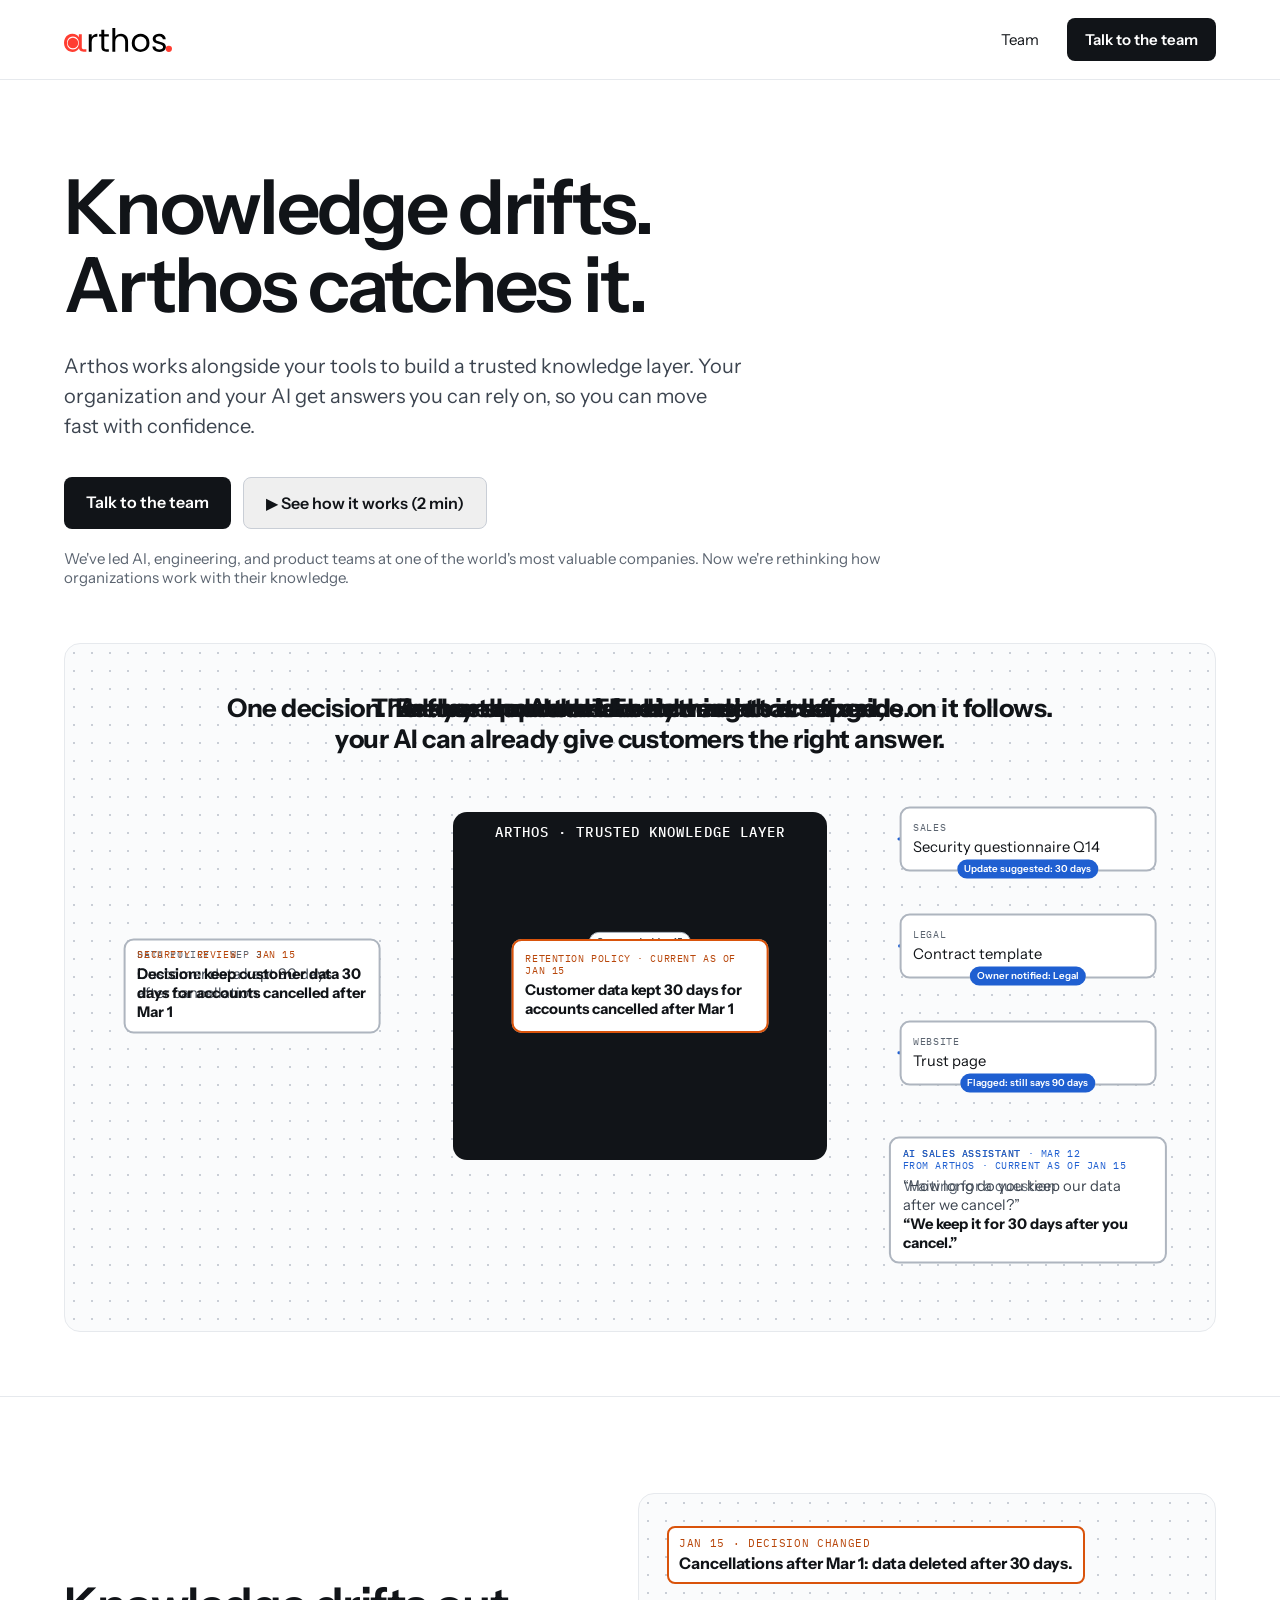
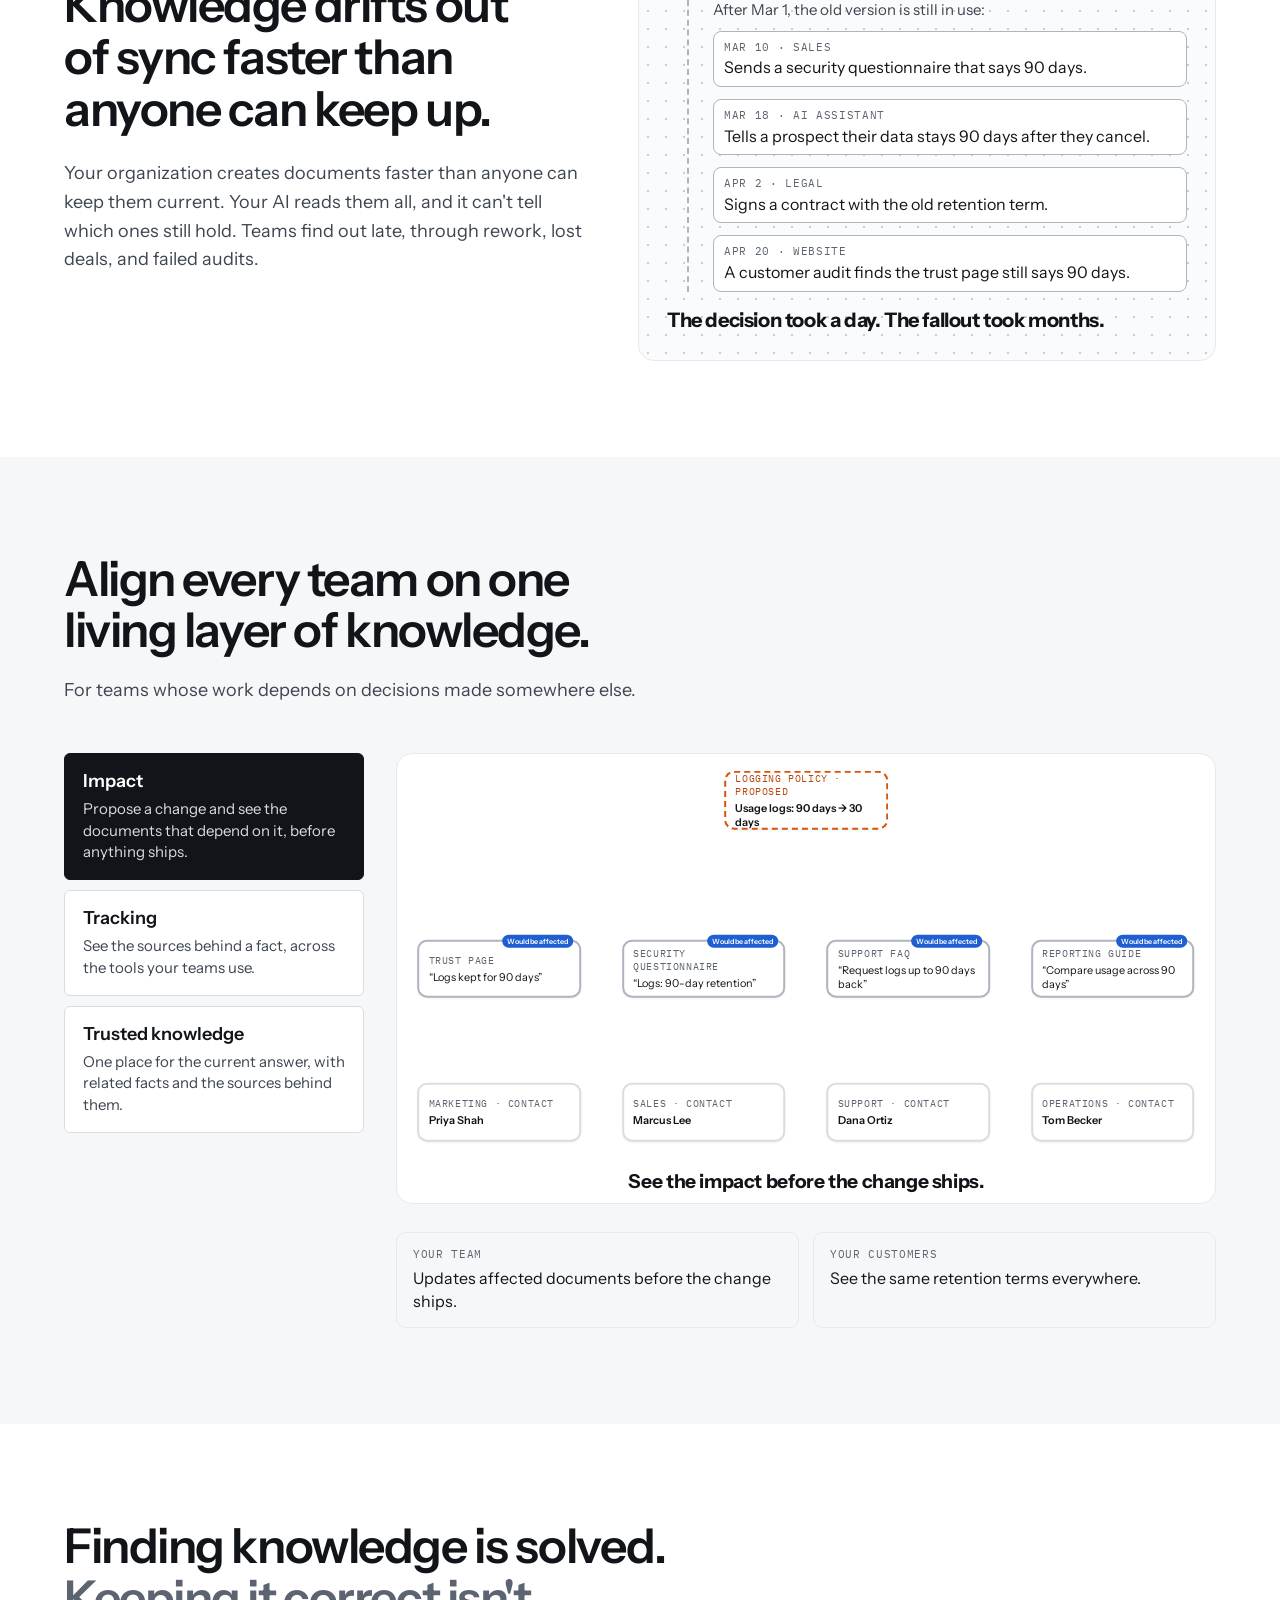
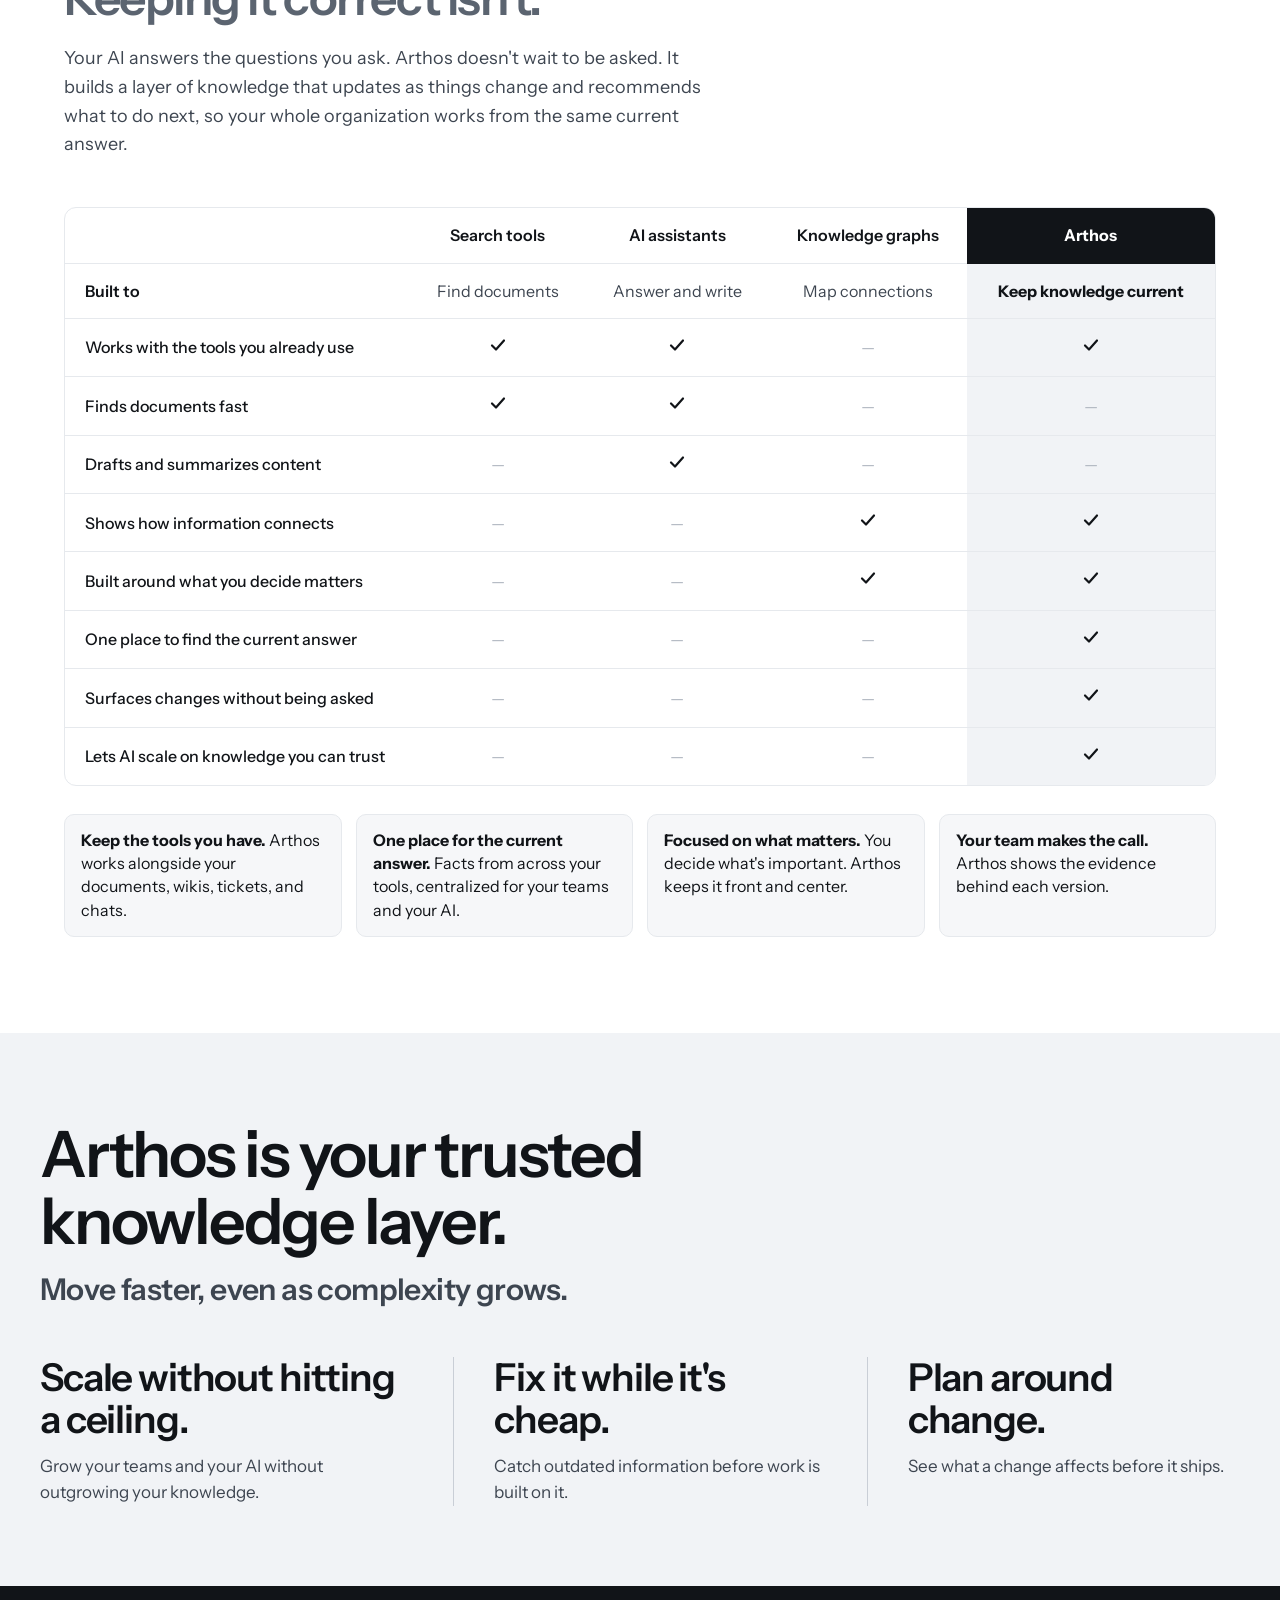
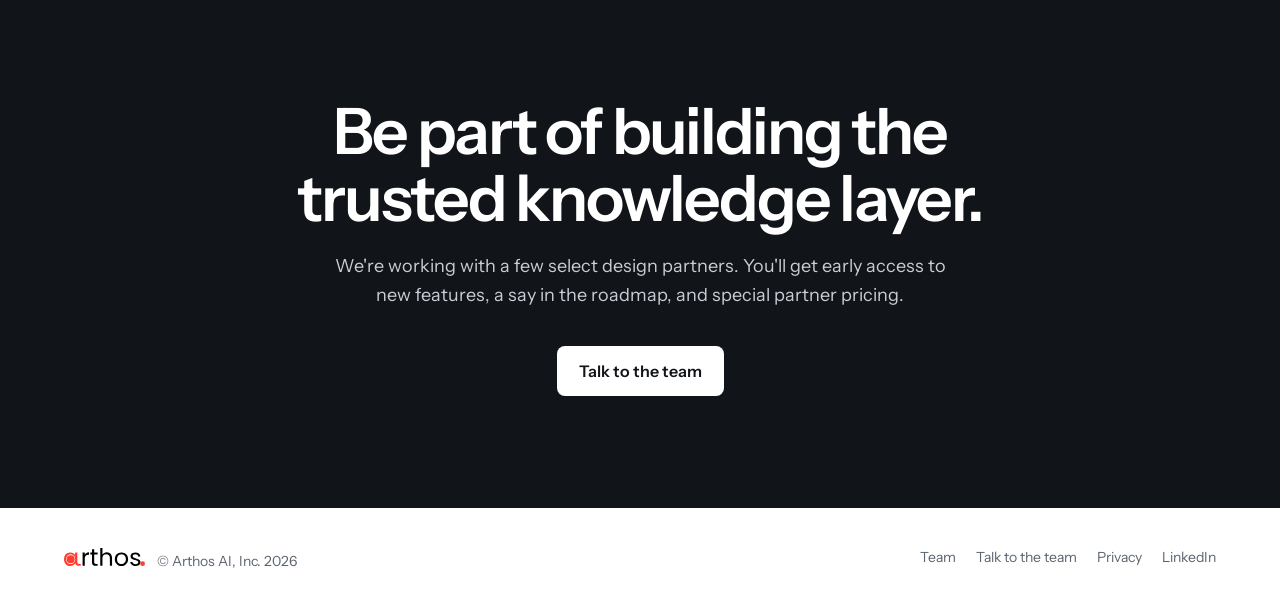
==== index.html @ 22ca2b5d "Replace hero "See how it works" link with a pop-up explainer video The homepage hero button now open" ====
<!DOCTYPE html>
<html lang="en">
<head>
    <meta charset="UTF-8">
    <meta name="viewport" content="width=device-width, initial-scale=1.0">

    <title>Arthos AI | Knowledge drifts. Arthos catches it.</title>
    <meta name="description" content="Arthos works alongside your tools to build a trusted knowledge layer. Your organization and your AI get answers you can rely on, so you can move fast with confidence.">

    <!-- Open Graph Meta Tags -->
    <meta property="og:title" content="Arthos AI | Knowledge drifts. Arthos catches it.">
    <meta property="og:description" content="Arthos works alongside your tools to build a trusted knowledge layer. Your organization and your AI get answers you can rely on, so you can move fast with confidence.">
    <meta name="image" property="og:image" content="https://arthos.ai/assets/og.png">
    <meta property="og:image:width" content="1200">
    <meta property="og:image:height" content="630">
    <meta property="og:image:type" content="image/png">
    <meta property="og:image:alt" content="Arthos AI Logo">
    <meta property="og:url" content="https://arthos.ai/">
    <meta property="og:type" content="website">
    <meta property="og:site_name" content="Arthos AI">

    <!-- Twitter Card Meta Tags -->
    <meta name="twitter:card" content="summary_large_image">
    <meta name="twitter:title" content="Arthos AI | Knowledge drifts. Arthos catches it.">
    <meta name="twitter:description" content="Arthos works alongside your tools to build a trusted knowledge layer. Your organization and your AI get answers you can rely on, so you can move fast with confidence.">
    <meta name="twitter:image" content="https://arthos.ai/assets/og.png">

    <!-- Favicon -->
    <link rel="icon" type="image/svg+xml" href="/assets/favicon.svg">
    <link rel="icon" type="image/x-icon" href="/assets/favicon.ico">

    <!-- Preconnect for Google Fonts -->
    <link rel="preconnect" href="https://fonts.googleapis.com">
    <link rel="preconnect" href="https://fonts.gstatic.com" crossorigin>
    <link href="https://fonts.googleapis.com/css2?family=Instrument+Sans:wght@400;500;600;700&family=IBM+Plex+Mono:wght@400;500&display=swap" rel="stylesheet">
<style>
  :root {
    --ink: #111418;
    --body-text: #3D4550;
    --muted: #5B6470;
    --faint: #AEB5BF;
    --border: #E6E9ED;
    --border-strong: #AEB5BF;
    --bg: #FFFFFF;
    --bg-light: #F6F7F9;
    --bg-lighter: #F1F3F6;
    --changed: #D9530B;
    --changed-text: #B8460A;
    --acted: #1F5FD1;
  }

  * { box-sizing: border-box; }

  body {
    margin: 0;
    background: var(--bg);
    color: var(--ink);
    font-family: 'Instrument Sans', system-ui, sans-serif;
    -webkit-font-smoothing: antialiased;
  }

  a { color: var(--ink); text-decoration: none; }
  a:hover { color: var(--acted); }

  .wrap { max-width: 1200px; margin: 0 auto; padding: 0 24px; }
  .mono { font-family: 'IBM Plex Mono', monospace; }

  .dots {
    background-color: #FAFBFC;
    background-image: radial-gradient(#C9CED6 1px, transparent 1px);
    background-size: 18px 18px;
  }

  [hidden] { display: none !important; }

  /* --- nav --- */
  nav.site-nav {
    border-bottom: 1px solid var(--border);
    position: sticky;
    top: 0;
    z-index: 20;
    background: var(--bg);
  }

  .site-nav .wrap {
    display: flex;
    align-items: center;
    justify-content: space-between;
    padding: 18px 24px;
    gap: 16px;
    flex-wrap: wrap;
  }

  .nav-brand { display: inline-flex; align-items: center; }
  .nav-brand img { display: block; height: 24px; width: auto; }

  .nav-links {
    display: flex;
    align-items: center;
    gap: 28px;
    flex-wrap: wrap;
    font-size: 15px;
  }

  .nav-cta {
    background: var(--ink);
    color: #FFFFFF !important;
    padding: 12px 18px;
    border-radius: 8px;
    font-weight: 600;
  }

  .nav-cta:hover { color: #FFFFFF !important; opacity: 0.9; }

  /* --- buttons --- */
  .btn {
    display: inline-block;
    font-family: inherit;
    font-weight: 600;
    font-size: 16px;
    padding: 15px 22px;
    border-radius: 8px;
    border: none;
    cursor: pointer;
    text-decoration: none;
  }

  .btn-dark { background: var(--ink); color: #FFFFFF !important; }
  .btn-dark:hover { color: #FFFFFF !important; opacity: 0.9; }
  .btn-outline { border: 1px solid #C9CED6; color: var(--ink) !important; }
  .btn-outline:hover { border-color: var(--ink); color: var(--ink) !important; }
  .btn-light { background: #FFFFFF; color: var(--ink) !important; }
  .btn-light:hover { opacity: 0.9; color: var(--ink) !important; }

  /* --- explainer video pop-up --- */
  .vid-overlay { position: fixed; inset: 0; background: rgba(17,20,24,.78); display: none; align-items: center; justify-content: center; padding: 16px; z-index: 1000; }
  .vid-overlay.open { display: flex; }
  .vid-box { position: relative; width: min(960px,100%); }
  .vid-frame { aspect-ratio: 16/9; border-radius: 14px; overflow: hidden; background: #000; }
  .vid-frame iframe { width: 100%; height: 100%; border: 0; }
  .vid-close { position: absolute; top: -44px; right: 0; width: 36px; height: 36px; border-radius: 50%; border: 0; background: rgba(255,255,255,.15); color: #FFFFFF; font-size: 20px; cursor: pointer; }

  /* --- hero --- */
  .hero { padding: 88px 0 64px; }
  .hero-copy { max-width: 820px; }

  .hero h1 {
    margin: 0;
    font-size: clamp(44px, 6vw, 76px);
    line-height: 1.02;
    letter-spacing: -0.035em;
    font-weight: 600;
    text-wrap: balance;
  }

  .hero-sub {
    margin: 28px 0 0;
    font-size: 20px;
    line-height: 1.5;
    color: var(--body-text);
    max-width: 680px;
  }

  .hero-ctas { margin-top: 36px; display: flex; gap: 12px; flex-wrap: wrap; }

  .hero-founders {
    margin: 20px 0 0;
    font-size: 15px;
    color: var(--muted);
  }

  .hero-map {
    margin-top: 56px;
    border: 1px solid var(--border);
    border-radius: 16px;
    overflow: hidden;
    padding: 48px 40px 24px;
  }

  /* --- section scaffolding --- */
  .section { padding: 96px 0; }
  .section-bordered { border-top: 1px solid var(--border); }

  .section h2 {
    margin: 0;
    max-width: 820px;
    font-size: clamp(32px, 4vw, 48px);
    line-height: 1.08;
    letter-spacing: -0.03em;
    font-weight: 600;
    text-wrap: balance;
  }

  .section p.lead {
    margin: 20px 0 0;
    max-width: 640px;
    font-size: 18px;
    line-height: 1.6;
    color: var(--body-text);
  }

  /* --- problem section --- */
  .problem-row {
    display: flex;
    flex-wrap: wrap;
    gap: 56px;
    align-items: center;
  }

  .problem-copy { flex: 1 1 420px; min-width: 0; }
  .problem-copy p {
    margin: 24px 0 0;
    font-size: 18px;
    line-height: 1.6;
    color: var(--body-text);
  }

  .problem-timeline {
    flex: 1 1 480px;
    min-width: 0;
    border: 1px solid var(--border);
    border-radius: 16px;
    padding: 32px 28px 28px;
    display: flex;
    flex-direction: column;
    gap: 16px;
  }

  .ichip {
    background: #FFFFFF;
    border: 1.5px solid var(--border-strong);
    border-radius: 8px;
    padding: 8px 10px;
    font-size: 16px;
    line-height: 1.3;
    color: var(--ink);
  }

  .ichip .tag { display: block; font-family: 'IBM Plex Mono', monospace; font-size: 11px; letter-spacing: .06em; text-transform: uppercase; color: var(--muted); margin-bottom: 3px; }
  .ichip-flagged { align-self: flex-start; border-color: var(--changed); border-width: 2px; }
  .ichip-flagged .tag { color: var(--changed-text); }

  .problem-trail {
    margin-left: 20px;
    padding-left: 24px;
    border-left: 2px dashed var(--border-strong);
    display: flex;
    flex-direction: column;
    gap: 12px;
  }

  .problem-trail-label { font-size: 15px; color: var(--body-text); }

  .problem-punch {
    font-size: clamp(16px, 1.6vw, 20px);
    font-weight: 700;
    letter-spacing: -0.02em;
    color: var(--ink);
  }

  /* --- tabs --- */
  .tabs-row { margin-top: 48px; display: flex; flex-wrap: wrap; gap: 32px; align-items: flex-start; }
  .tabs-list { flex: 0 1 300px; min-width: 0; display: flex; flex-direction: column; gap: 10px; }

  .tabbtn {
    font: inherit;
    display: flex;
    flex-direction: column;
    gap: 6px;
    width: 100%;
    text-align: left;
    min-height: 44px;
    padding: 16px 18px;
    border-radius: 6px;
    border: 1px solid #D9DDE3;
    background: #FFFFFF;
    color: var(--ink);
    cursor: pointer;
  }

  .tabbtn:hover { border-color: var(--ink); }
  .tabbtn.on { background: var(--ink); color: #FFFFFF; border-color: var(--ink); }
  .tabbtn.on .tbd { color: #D9DDE3; }
  .tabbtn .tbt { font-size: 18px; font-weight: 600; }
  .tabbtn .tbd { font-size: 15px; line-height: 1.45; color: var(--body-text); }

  .tabs-panel { flex: 1 1 560px; min-width: 0; }
  .tabpanel-body { min-width: 0; display: flex; flex-direction: column; gap: 14px; }

  .who {
    margin-top: 14px;
    display: grid;
    grid-template-columns: repeat(auto-fit, minmax(240px, 1fr));
    gap: 14px;
  }

  .whoc {
    background: var(--bg-light);
    border: 1px solid var(--border);
    border-radius: 10px;
    padding: 14px 16px;
    font-size: 16px;
    line-height: 1.45;
    color: var(--ink);
  }

  .whoc .tag { display: block; font-family: 'IBM Plex Mono', monospace; font-size: 11px; letter-spacing: .06em; text-transform: uppercase; color: var(--muted); margin-bottom: 4px; }

  .stage-card { border: 1px solid var(--border); border-radius: 16px; background: #FFFFFF; overflow: hidden; }
  .stage-cap { text-align: center; font-size: clamp(15px, 1.5vw, 20px); font-weight: 700; letter-spacing: -0.02em; color: var(--ink); }

  /* --- chips used inside animated stages --- */
  .chip {
    position: absolute;
    transform: translate(-50%, -50%);
    background: #FFFFFF;
    border: 1.5px solid var(--border-strong);
    border-radius: 8px;
    padding: 8px 10px;
    font-size: 13px;
    line-height: 1.3;
    color: var(--ink);
    width: max-content;
    max-width: 190px;
    box-shadow: 0 1px 2px rgba(17, 20, 24, .06);
  }

  .chip .tag { display: block; font-family: 'IBM Plex Mono', monospace; font-size: 10px; letter-spacing: .06em; text-transform: uppercase; color: var(--muted); margin-bottom: 3px; }
  .pill {
    position: absolute;
    top: -0.95em;
    right: .8em;
    background: var(--acted);
    color: #FFFFFF;
    font-size: 11px;
    font-weight: 600;
    padding: .3em .7em;
    border-radius: 999px;
    white-space: nowrap;
  }

  .sr { position: absolute; width: 1px; height: 1px; overflow: hidden; clip: rect(0 0 0 0); white-space: nowrap; }

  /* --- Impact tab stage (16s loop) --- */
  .bstage { position: relative; aspect-ratio: 160/80; max-width: 1120px; margin: 0 auto; font-size: clamp(8px, .85vw, 13px); padding: 20px 14px 8px; }
  .bstage .chip { font-size: 1em; max-width: none; width: 20%; height: 5.4em; padding: .6em .85em; border-radius: 10px; z-index: 1; display: flex; flex-direction: column; justify-content: center; border-width: 2px; }
  .bstage .pill { font-size: .66em; }
  .bd { stroke-dasharray: 1; stroke-dashoffset: 1; }

  @keyframes bProp { 0%,4% { opacity: 0; transform: translate(-50%,-50%) scale(.9); } 9% { opacity: 1; transform: translate(-50%,-50%) scale(1.14); } 15%,90% { opacity: 1; transform: translate(-50%,-50%) scale(1.06); } 96%,100% { opacity: 0; transform: translate(-50%,-50%) scale(1); } }
  @keyframes bD1 { 0%,12% { stroke-dashoffset: 1; opacity: 1; } 18%,90% { stroke-dashoffset: 0; opacity: 1; } 96% { stroke-dashoffset: 0; opacity: 0; } 98%,100% { stroke-dashoffset: 1; opacity: 0; } }
  @keyframes bD2 { 0%,18% { stroke-dashoffset: 1; opacity: 1; } 24%,90% { stroke-dashoffset: 0; opacity: 1; } 96% { stroke-dashoffset: 0; opacity: 0; } 98%,100% { stroke-dashoffset: 1; opacity: 0; } }
  @keyframes bD3 { 0%,24% { stroke-dashoffset: 1; opacity: 1; } 30%,90% { stroke-dashoffset: 0; opacity: 1; } 96% { stroke-dashoffset: 0; opacity: 0; } 98%,100% { stroke-dashoffset: 1; opacity: 0; } }
  @keyframes bD4 { 0%,30% { stroke-dashoffset: 1; opacity: 1; } 36%,90% { stroke-dashoffset: 0; opacity: 1; } 96% { stroke-dashoffset: 0; opacity: 0; } 98%,100% { stroke-dashoffset: 1; opacity: 0; } }
  @keyframes bDT { 0%,44% { stroke-dashoffset: 1; opacity: 1; } 52%,90% { stroke-dashoffset: 0; opacity: 1; } 96% { stroke-dashoffset: 0; opacity: 0; } 98%,100% { stroke-dashoffset: 1; opacity: 0; } }
  @keyframes bE1 { 0%,18% { transform: translate(-50%,-50%) scale(1); border-color: var(--border-strong); } 22% { transform: translate(-50%,-50%) scale(1.12); border-color: var(--acted); } 28%,90% { transform: translate(-50%,-50%) scale(1.05); border-color: var(--acted); } 96%,100% { transform: translate(-50%,-50%) scale(1); border-color: var(--border-strong); } }
  @keyframes bE2 { 0%,24% { transform: translate(-50%,-50%) scale(1); border-color: var(--border-strong); } 28% { transform: translate(-50%,-50%) scale(1.12); border-color: var(--acted); } 34%,90% { transform: translate(-50%,-50%) scale(1.05); border-color: var(--acted); } 96%,100% { transform: translate(-50%,-50%) scale(1); border-color: var(--border-strong); } }
  @keyframes bE3 { 0%,30% { transform: translate(-50%,-50%) scale(1); border-color: var(--border-strong); } 34% { transform: translate(-50%,-50%) scale(1.12); border-color: var(--acted); } 40%,90% { transform: translate(-50%,-50%) scale(1.05); border-color: var(--acted); } 96%,100% { transform: translate(-50%,-50%) scale(1); border-color: var(--border-strong); } }
  @keyframes bE4 { 0%,36% { transform: translate(-50%,-50%) scale(1); border-color: var(--border-strong); } 40% { transform: translate(-50%,-50%) scale(1.12); border-color: var(--acted); } 46%,90% { transform: translate(-50%,-50%) scale(1.05); border-color: var(--acted); } 96%,100% { transform: translate(-50%,-50%) scale(1); border-color: var(--border-strong); } }
  @keyframes bP1 { 0%,19% { opacity: 0; transform: translateY(4px); } 24%,90% { opacity: 1; transform: translateY(0); } 95%,100% { opacity: 0; } }
  @keyframes bP2 { 0%,25% { opacity: 0; transform: translateY(4px); } 30%,90% { opacity: 1; transform: translateY(0); } 95%,100% { opacity: 0; } }
  @keyframes bP3 { 0%,31% { opacity: 0; transform: translateY(4px); } 36%,90% { opacity: 1; transform: translateY(0); } 95%,100% { opacity: 0; } }
  @keyframes bP4 { 0%,37% { opacity: 0; transform: translateY(4px); } 42%,90% { opacity: 1; transform: translateY(0); } 95%,100% { opacity: 0; } }
  @keyframes bT1 { 0%,50% { transform: translate(-50%,-50%) scale(1); border-color: #D9DDE3; background: #FFFFFF; } 54% { transform: translate(-50%,-50%) scale(1.12); border-color: var(--ink); background: var(--bg-lighter); } 60%,90% { transform: translate(-50%,-50%) scale(1.05); border-color: var(--ink); background: var(--bg-lighter); } 96%,100% { transform: translate(-50%,-50%) scale(1); border-color: #D9DDE3; background: #FFFFFF; } }
  @keyframes bT2 { 0%,53% { transform: translate(-50%,-50%) scale(1); border-color: #D9DDE3; background: #FFFFFF; } 57% { transform: translate(-50%,-50%) scale(1.12); border-color: var(--ink); background: var(--bg-lighter); } 63%,90% { transform: translate(-50%,-50%) scale(1.05); border-color: var(--ink); background: var(--bg-lighter); } 96%,100% { transform: translate(-50%,-50%) scale(1); border-color: #D9DDE3; background: #FFFFFF; } }
  @keyframes bT3 { 0%,56% { transform: translate(-50%,-50%) scale(1); border-color: #D9DDE3; background: #FFFFFF; } 60% { transform: translate(-50%,-50%) scale(1.12); border-color: var(--ink); background: var(--bg-lighter); } 66%,90% { transform: translate(-50%,-50%) scale(1.05); border-color: var(--ink); background: var(--bg-lighter); } 96%,100% { transform: translate(-50%,-50%) scale(1); border-color: #D9DDE3; background: #FFFFFF; } }
  @keyframes bT4 { 0%,59% { transform: translate(-50%,-50%) scale(1); border-color: #D9DDE3; background: #FFFFFF; } 63% { transform: translate(-50%,-50%) scale(1.12); border-color: var(--ink); background: var(--bg-lighter); } 69%,90% { transform: translate(-50%,-50%) scale(1.05); border-color: var(--ink); background: var(--bg-lighter); } 96%,100% { transform: translate(-50%,-50%) scale(1); border-color: #D9DDE3; background: #FFFFFF; } }
  @keyframes bCap { 0%,70% { opacity: 0; transform: translateY(8px); } 75%,90% { opacity: 1; transform: translateY(0); } 95%,100% { opacity: 0; transform: translateY(0); } }

  .b-prop { animation: bProp 16s ease-in-out infinite; }
  .b-d1 { animation: bD1 16s ease-in-out infinite; } .b-d2 { animation: bD2 16s ease-in-out infinite; }
  .b-d3 { animation: bD3 16s ease-in-out infinite; } .b-d4 { animation: bD4 16s ease-in-out infinite; }
  .b-dt { animation: bDT 16s ease-in-out infinite; }
  .b-e1 { animation: bE1 16s ease-in-out infinite; } .b-e2 { animation: bE2 16s ease-in-out infinite; }
  .b-e3 { animation: bE3 16s ease-in-out infinite; } .b-e4 { animation: bE4 16s ease-in-out infinite; }
  .b-p1 { animation: bP1 16s ease-out infinite; } .b-p2 { animation: bP2 16s ease-out infinite; }
  .b-p3 { animation: bP3 16s ease-out infinite; } .b-p4 { animation: bP4 16s ease-out infinite; }
  .b-t1 { animation: bT1 16s ease-in-out infinite; } .b-t2 { animation: bT2 16s ease-in-out infinite; }
  .b-t3 { animation: bT3 16s ease-in-out infinite; } .b-t4 { animation: bT4 16s ease-in-out infinite; }
  .bcap { animation: bCap 16s ease-out infinite; margin: 6px 0 10px; }

  /* --- Tracking tab stage (plays once) --- */
  .trstage { position: relative; aspect-ratio: 160/70; max-width: 1120px; margin: 0 auto; font-size: clamp(8px, .85vw, 13px); padding: 28px 14px 10px; }
  .trstage .chip { font-size: 1em; max-width: none; width: 24%; height: 4.4em; padding: .6em .85em; border-radius: 10px; z-index: 1; display: flex; flex-direction: column; justify-content: center; border-width: 2px; }
  .tl { stroke-dasharray: 1; stroke-dashoffset: 1; }

  @keyframes trIn { 0% { opacity: 0; transform: translate(-50%,-50%) scale(.85); } 60% { opacity: 1; transform: translate(-50%,-50%) scale(1.08); } 100% { opacity: 1; transform: translate(-50%,-50%) scale(1); } }
  @keyframes trDraw { 0% { stroke-dashoffset: 1; } 100% { stroke-dashoffset: 0; } }
  @keyframes trFact { 0% { transform: translate(-50%,-50%) scale(1); } 50% { transform: translate(-50%,-50%) scale(1.14); } 100% { transform: translate(-50%,-50%) scale(1.06); } }
  @keyframes trFade { 0% { opacity: 0; transform: translateY(6px); } 100% { opacity: 1; transform: translateY(0); } }

  .tr-s1 { animation: trIn .7s ease-out .16s both; } .tr-l1 { animation: trDraw .84s ease-in-out .64s both; }
  .tr-s2 { animation: trIn .7s ease-out .64s both; } .tr-l2 { animation: trDraw .84s ease-in-out 1.1s both; }
  .tr-s3 { animation: trIn .7s ease-out 1.1s both; } .tr-l3 { animation: trDraw .84s ease-in-out 1.6s both; }
  .tr-s4 { animation: trIn .7s ease-out 1.6s both; } .tr-l4 { animation: trDraw .84s ease-in-out 2.1s both; }
  .tr-s5 { animation: trIn .7s ease-out 2.1s both; } .tr-l5 { animation: trDraw .84s ease-in-out 2.6s both; }
  .tr-s6 { animation: trIn .7s ease-out 2.6s both; } .tr-l6 { animation: trDraw .84s ease-in-out 3s both; }
  .tr-f { animation: trFact .84s ease-out 4s both; }
  .tr-n { animation: trFade .56s ease-out 4.2s both; }
  .tr-cap { animation: trFade .7s ease-out 5s both; margin: 10px 0 10px; }

  .tr-fact-card { position: absolute; left: 50%; top: 50%; width: 32%; min-height: 6em; height: auto; border-color: var(--ink); background: #FFFFFF; }

  /* --- Trusted-knowledge tab (plays once) --- */
  @keyframes cIn { 0% { opacity: 0; transform: translateY(8px); } 100% { opacity: 1; transform: translateY(0); } }
  .c-in1 { animation: cIn .5s ease-out both; }
  .a-q { animation: cIn .7s ease-out both; }
  .k-old { animation: cIn .7s ease-out .96s both; }
  .a-ans { animation: cIn .7s ease-out 2.2s both; }
  .k-rel { animation: cIn .7s ease-out 3.4s both; }
  .a-src { animation: cIn .7s ease-out 4.5s both; }

  @media (prefers-reduced-motion: reduce) {
    .b-prop, .b-d1, .b-d2, .b-d3, .b-d4, .b-dt, .b-e1, .b-e2, .b-e3, .b-e4, .b-p1, .b-p2, .b-p3, .b-p4, .b-t1, .b-t2, .b-t3, .b-t4, .bcap,
    .ml, .mc, .mpill, .mcap span, .tr-s1, .tr-s2, .tr-s3, .tr-s4, .tr-s5, .tr-s6, .tl, .tr-f, .tr-n, .tr-cap,
    .c-in1, .a-q, .k-old, .a-ans, .k-rel, .a-src {
      animation-delay: -10s !important;
      animation-play-state: paused !important;
    }
  }

  /* --- hero map stage (24s loop) --- */
  .mstage { position: relative; aspect-ratio: 160/80; max-width: 1180px; margin: 0 auto; font-size: clamp(8px, 1.15vw, 15px); }
  .mc { position: absolute; transform: translate(-50%,-50%); background: #FFFFFF; border: 2px solid var(--border-strong); border-radius: 10px; padding: .6em .8em; font-size: 1em; line-height: 1.3; color: var(--ink); box-sizing: border-box; z-index: 2; display: flex; flex-direction: column; justify-content: center; }
  .mc .tag { font-size: .66em; margin-bottom: .35em; display: block; font-family: 'IBM Plex Mono', monospace; letter-spacing: .06em; text-transform: uppercase; color: var(--muted); }
  .mr { width: 24%; height: 4.4em; }
  .mf { width: 32%; min-height: 4.6em; }
  .mband { position: absolute; background: var(--ink); border-radius: 14px; z-index: 1; display: flex; justify-content: center; }
  .mbl { margin-top: .8em; font-family: "IBM Plex Mono", monospace; font-size: .92em; font-weight: 500; letter-spacing: .08em; text-transform: uppercase; color: #FFFFFF; }
  .mpill { position: absolute; bottom: -0.95em; left: 50%; transform: translateX(-50%); white-space: nowrap; background: var(--acted); color: #FFFFFF; font-size: .66em; font-weight: 600; padding: .3em .7em; border-radius: 999px; }
  .ml { stroke-dasharray: 1; stroke-dashoffset: 1; }
  .mcap { text-align: center; margin: 0 0 18px; font-size: clamp(17px,2vw,26px); font-weight: 700; letter-spacing: -0.02em; color: var(--ink); min-height: 1.4em; }
  .m-c4-br-m { display: none; }
  .stk { display: grid; } .stk > * { grid-area: 1/1; }
  .mc .tag.stk { display: grid; }

  @keyframes mDec { 0%,5% { transform: translate(-50%,-50%) scale(1); border-color: var(--border-strong); } 8% { transform: translate(-50%,-50%) scale(1.12); border-color: var(--changed); } 12%,92% { transform: translate(-50%,-50%) scale(1.04); border-color: var(--changed); } 97%,100% { transform: translate(-50%,-50%) scale(1); border-color: var(--border-strong); } }
  @keyframes mDo { 0%,7% { opacity: 1; } 9%,94% { opacity: 0; } 98%,100% { opacity: 1; } }
  @keyframes mDn { 0%,8% { opacity: 0; } 11%,92% { opacity: 1; } 94%,100% { opacity: 0; } }
  @keyframes mL0 { 0%,11% { stroke-dashoffset: 1; opacity: 1; } 16%,92% { stroke-dashoffset: 0; opacity: 1; } 95% { stroke-dashoffset: 0; opacity: 0; } 96%,100% { stroke-dashoffset: 1; opacity: 0; } }
  @keyframes mOld { 0%,18% { top: 40%; border-style: solid; opacity: 1; } 19% { border-style: dashed; } 27%,90% { top: 91%; border-style: dashed; opacity: 1; } 94% { top: 91%; opacity: 0; } 95%,97% { top: 40%; border-style: solid; opacity: 0; } 100% { top: 40%; border-style: solid; opacity: 1; } }
  @keyframes mSp { 0%,27% { opacity: 0; } 30%,90% { opacity: 1; } 92%,100% { opacity: 0; } }
  @keyframes mNew { 0%,20% { opacity: 0; transform: translate(-50%,-50%) translateX(-30%) scale(1); } 26% { opacity: 1; transform: translate(-50%,-50%) scale(1.12); } 31%,92% { opacity: 1; transform: translate(-50%,-50%) scale(1.04); } 96%,100% { opacity: 0; transform: translate(-50%,-50%) scale(1); } }
  @keyframes mL1 { 0%,34% { stroke-dashoffset: 1; opacity: 1; } 38%,92% { stroke-dashoffset: 0; opacity: 1; } 95% { stroke-dashoffset: 0; opacity: 0; } 96%,100% { stroke-dashoffset: 1; opacity: 0; } }
  @keyframes mL2 { 0%,42% { stroke-dashoffset: 1; opacity: 1; } 46%,92% { stroke-dashoffset: 0; opacity: 1; } 95% { stroke-dashoffset: 0; opacity: 0; } 96%,100% { stroke-dashoffset: 1; opacity: 0; } }
  @keyframes mL3 { 0%,50% { stroke-dashoffset: 1; opacity: 1; } 54%,92% { stroke-dashoffset: 0; opacity: 1; } 95% { stroke-dashoffset: 0; opacity: 0; } 96%,100% { stroke-dashoffset: 1; opacity: 0; } }
  @keyframes mL4 { 0%,58% { stroke-dashoffset: 1; opacity: 1; } 62%,92% { stroke-dashoffset: 0; opacity: 1; } 95% { stroke-dashoffset: 0; opacity: 0; } 96%,100% { stroke-dashoffset: 1; opacity: 0; } }
  @keyframes mR1 { 0%,37% { transform: translate(-50%,-50%) scale(1); border-color: var(--border-strong); } 40% { transform: translate(-50%,-50%) scale(1.12); border-color: var(--acted); } 44%,92% { transform: translate(-50%,-50%) scale(1.04); border-color: var(--acted); } 97%,100% { transform: translate(-50%,-50%) scale(1); border-color: var(--border-strong); } }
  @keyframes mR2 { 0%,45% { transform: translate(-50%,-50%) scale(1); border-color: var(--border-strong); } 48% { transform: translate(-50%,-50%) scale(1.12); border-color: var(--acted); } 52%,92% { transform: translate(-50%,-50%) scale(1.04); border-color: var(--acted); } 97%,100% { transform: translate(-50%,-50%) scale(1); border-color: var(--border-strong); } }
  @keyframes mR3 { 0%,53% { transform: translate(-50%,-50%) scale(1); border-color: var(--border-strong); } 56% { transform: translate(-50%,-50%) scale(1.12); border-color: var(--acted); } 60%,92% { transform: translate(-50%,-50%) scale(1.04); border-color: var(--acted); } 97%,100% { transform: translate(-50%,-50%) scale(1); border-color: var(--border-strong); } }
  @keyframes mR4 { 0%,61% { transform: translate(-50%,-50%) scale(1); border-color: var(--border-strong); } 64% { transform: translate(-50%,-50%) scale(1.12); border-color: var(--acted); } 68%,92% { transform: translate(-50%,-50%) scale(1.04); border-color: var(--acted); } 97%,100% { transform: translate(-50%,-50%) scale(1); border-color: var(--border-strong); } }
  @keyframes mP1 { 0%,39% { opacity: 0; } 42%,92% { opacity: 1; } 94%,100% { opacity: 0; } }
  @keyframes mP2 { 0%,47% { opacity: 0; } 50%,92% { opacity: 1; } 94%,100% { opacity: 0; } }
  @keyframes mP3 { 0%,55% { opacity: 0; } 58%,92% { opacity: 1; } 94%,100% { opacity: 0; } }
  @keyframes mAo { 0%,62% { opacity: 1; } 64%,94% { opacity: 0; } 98%,100% { opacity: 1; } }
  @keyframes mAn { 0%,64% { opacity: 0; } 67%,92% { opacity: 1; } 94%,100% { opacity: 0; } }
  @keyframes mC1 { 0%,3% { opacity: 0; } 6%,16% { opacity: 1; } 18%,100% { opacity: 0; } }
  @keyframes mC2 { 0%,19% { opacity: 0; } 22%,33% { opacity: 1; } 35%,100% { opacity: 0; } }
  @keyframes mC3 { 0%,36% { opacity: 0; } 39%,57% { opacity: 1; } 59%,100% { opacity: 0; } }
  @keyframes mC4 { 0%,60% { opacity: 0; } 63%,76% { opacity: 1; } 78%,100% { opacity: 0; } }
  @keyframes mC5 { 0%,79% { opacity: 0; } 82%,92% { opacity: 1; } 94%,100% { opacity: 0; } }

  .m-dec { animation: mDec 24s ease-in-out infinite; }
  .m-do { animation: mDo 24s ease-in-out infinite; } .m-dn { animation: mDn 24s ease-in-out infinite; }
  .m-l0 { animation: mL0 24s ease-in-out infinite; }
  .m-old { animation: mOld 24s ease-in-out infinite; } .m-sp { animation: mSp 24s ease-in-out infinite; } .m-new { animation: mNew 24s ease-in-out infinite; }
  .m-l1 { animation: mL1 24s ease-in-out infinite; } .m-l2 { animation: mL2 24s ease-in-out infinite; }
  .m-l3 { animation: mL3 24s ease-in-out infinite; } .m-l4 { animation: mL4 24s ease-in-out infinite; }
  .m-r1 { animation: mR1 24s ease-in-out infinite; } .m-r2 { animation: mR2 24s ease-in-out infinite; }
  .m-r3 { animation: mR3 24s ease-in-out infinite; } .m-r4 { animation: mR4 24s ease-in-out infinite; }
  .m-p1 { animation: mP1 24s ease-in-out infinite; } .m-p2 { animation: mP2 24s ease-in-out infinite; } .m-p3 { animation: mP3 24s ease-in-out infinite; }
  .m-ao { animation: mAo 24s ease-in-out infinite; } .m-an { animation: mAn 24s ease-in-out infinite; }
  .m-c1 { animation: mC1 24s ease-in-out infinite; } .m-c2 { animation: mC2 24s ease-in-out infinite; }
  .m-c3 { animation: mC3 24s ease-in-out infinite; } .m-c4 { animation: mC4 24s ease-in-out infinite; } .m-c5 { animation: mC5 24s ease-in-out infinite; }

  @media (prefers-reduced-motion: reduce) {
    .mstage *, .mcap * { animation-delay: -15s !important; animation-play-state: paused !important; }
    .bstage * { animation-delay: -14s !important; animation-play-state: paused !important; }
  }

  /* --- comparison table --- */
  .cmp-wrap { margin-top: 48px; overflow-x: auto; border: 1px solid var(--border); border-radius: 12px; position: relative; }
  .cmp-scroll-hint { display: none; margin: 16px 0 0; font-size: 13px; color: var(--acted); font-weight: 600; }
  @media (max-width: 860px) {
    .cmp-scroll-hint { display: block; }
    .cmp-wrap { box-shadow: inset -24px 0 16px -16px rgba(17, 20, 24, .12); }
  }
  table.cmp { width: 100%; min-width: 820px; border-collapse: collapse; font-size: 16px; line-height: 1.4; }
  .cr { text-align: left; padding: 16px 20px; border-bottom: 1px solid var(--border); font-weight: 500; }
  .cc { text-align: center; padding: 16px; border-bottom: 1px solid var(--border); }
  .cc.ca { background: var(--bg-lighter); }
  .cc.cn { color: var(--border-strong); }
  .cmp-highlight { font-weight: 700; background: var(--ink); color: #FFFFFF; border-bottom-color: var(--ink); }

  .cmp-notes { margin-top: 28px; display: grid; grid-template-columns: repeat(auto-fit, minmax(240px, 1fr)); gap: 14px; }

  /* --- outcomes --- */
  .outcomes-head { padding: 88px 0 0; }
  .outcomes-head h2 { margin: 0; max-width: 820px; font-size: clamp(36px, 5vw, 64px); line-height: 1.05; letter-spacing: -0.035em; font-weight: 600; text-wrap: balance; }
  .outcomes-head p.sub { margin: 16px 0 0; max-width: 820px; font-size: clamp(22px, 2.4vw, 30px); line-height: 1.25; letter-spacing: -0.02em; font-weight: 600; color: var(--body-text); }
  .outcomes-grid { padding: 48px 0 80px; display: grid; grid-template-columns: repeat(auto-fit, minmax(260px, 1fr)); gap: 40px; }
  .ob + .ob { border-left: 1px solid #C9CED6; padding-left: 40px; }
  /* Placed after both base rules above -- each sets padding as a 3-value
     shorthand that zeroes left/right, so this override must come later in
     the cascade to actually win (same bug class as the contact-form fix). */
  @media (max-width: 640px) {
    .outcomes-head, .outcomes-grid { padding-left: 32px; padding-right: 32px; }
  }
  .ob-title { font-size: clamp(28px, 3vw, 40px); font-weight: 600; letter-spacing: -0.03em; line-height: 1.1; min-height: 2.2em; }
  .ob-body { margin: 12px 0 0; font-size: 17px; line-height: 1.55; color: var(--body-text); }

  @media (max-width: 900px) { .ob + .ob { border-left: 0; padding-left: 0; } }

  /* --- mobile fallback for the three animated diagrams ---
     Below 640px the diagrams' chip text (sized to a percentage of a very
     narrow stage) overflows its boxes and becomes unreadable -- clamp()'s
     8px floor is still too large relative to the available width. Swap
     each diagram for a simplified mobile-specific animation instead: the
     same facts as plain-flow cards, revealed in sequence, instead of an
     infographic crammed into a phone screen. */
  .mobile-narrative { display: none; flex-direction: column; gap: 10px; padding: 20px 16px; }
  .mobile-narrative .ichip, .mobile-narrative .narrative-connector { font-size: 15px; opacity: 0; transform: translateY(8px); }
  @media (max-width: 640px) {
    .mstage, .bstage, .trstage { display: none; }
    .mobile-narrative { display: flex; }
    .m-c4-br-m { display: inline; }
  }

  /* Hero: loops with the 24s cycle, cards build up then reset together. */
  @keyframes mh1 { 0%,0%{opacity:0;transform:translateY(8px)} 4%,88%{opacity:1;transform:translateY(0)} 92%,100%{opacity:0;transform:translateY(0)} }
  @keyframes mh2 { 0%,12%{opacity:0;transform:translateY(8px)} 16%,88%{opacity:1;transform:translateY(0)} 92%,100%{opacity:0;transform:translateY(0)} }
  @keyframes mh3 { 0%,24%{opacity:0;transform:translateY(8px)} 28%,88%{opacity:1;transform:translateY(0)} 92%,100%{opacity:0;transform:translateY(0)} }
  @keyframes mh4 { 0%,36%{opacity:0;transform:translateY(8px)} 40%,88%{opacity:1;transform:translateY(0)} 92%,100%{opacity:0;transform:translateY(0)} }
  @keyframes mh5 { 0%,48%{opacity:0;transform:translateY(8px)} 52%,88%{opacity:1;transform:translateY(0)} 92%,100%{opacity:0;transform:translateY(0)} }
  @keyframes mh6 { 0%,60%{opacity:0;transform:translateY(8px)} 64%,88%{opacity:1;transform:translateY(0)} 92%,100%{opacity:0;transform:translateY(0)} }
  @keyframes mh7 { 0%,72%{opacity:0;transform:translateY(8px)} 76%,88%{opacity:1;transform:translateY(0)} 92%,100%{opacity:0;transform:translateY(0)} }
  @keyframes mhBand { 0%,8%{opacity:0;transform:translateY(8px)} 12%,88%{opacity:1;transform:translateY(0)} 92%,100%{opacity:0;transform:translateY(0)} }
  .mh1{animation:mh1 24s ease-in-out infinite}.mh2{animation:mh2 24s ease-in-out infinite}.mh3{animation:mh3 24s ease-in-out infinite}
  .mh4{animation:mh4 24s ease-in-out infinite}.mh5{animation:mh5 24s ease-in-out infinite}.mh6{animation:mh6 24s ease-in-out infinite}
  .mh7{animation:mh7 24s ease-in-out infinite}.mhBand{animation:mhBand 24s ease-in-out infinite;opacity:0;transform:translateY(8px)}

  /* Old-version-vs-current-version callout, reused on the Hero and Impact mobile narratives. */
  .ichip-superseded { border-style: dashed; color: var(--muted); }
  .ichip-superseded .tag { color: var(--muted); }
  .ichip-current { border-color: var(--changed); border-width: 2px; }
  .ichip-current .tag { color: var(--changed-text); }
  .ichip-proposed { border-color: var(--changed); border-style: dashed; border-width: 2px; }
  .ichip-proposed .tag { color: var(--changed-text); }
  .mobile-narrative .narrative-connector { font-size: 13px; color: var(--muted); font-weight: 600; text-align: center; margin: -2px 0; }

  /* Mobile equivalent of the hero's .mband -- a dark "Arthos layer" box
     drawn behind whichever cards currently live inside it, same idea as
     the desktop diagram's band sitting behind the retention-policy chips. */
  .mobile-layer-band {
    background: var(--ink);
    border-radius: 14px;
    padding: 14px 14px 16px;
    display: flex;
    flex-direction: column;
    gap: 10px;
  }
  .mobile-layer-band .band-label {
    text-align: center;
    font-family: 'IBM Plex Mono', monospace;
    font-size: 11px;
    font-weight: 500;
    letter-spacing: .08em;
    text-transform: uppercase;
    color: #FFFFFF;
    margin: 0 0 2px;
  }

  /* Impact: loops with the 16s cycle, same build-then-reset pattern. */
  @keyframes mi1 { 0%,0%{opacity:0;transform:translateY(8px)} 4%,88%{opacity:1;transform:translateY(0)} 92%,100%{opacity:0;transform:translateY(0)} }
  @keyframes mi2 { 0%,13%{opacity:0;transform:translateY(8px)} 17%,88%{opacity:1;transform:translateY(0)} 92%,100%{opacity:0;transform:translateY(0)} }
  @keyframes mi3 { 0%,26%{opacity:0;transform:translateY(8px)} 30%,88%{opacity:1;transform:translateY(0)} 92%,100%{opacity:0;transform:translateY(0)} }
  @keyframes mi4 { 0%,39%{opacity:0;transform:translateY(8px)} 43%,88%{opacity:1;transform:translateY(0)} 92%,100%{opacity:0;transform:translateY(0)} }
  @keyframes mi5 { 0%,52%{opacity:0;transform:translateY(8px)} 56%,88%{opacity:1;transform:translateY(0)} 92%,100%{opacity:0;transform:translateY(0)} }
  @keyframes mi6 { 0%,65%{opacity:0;transform:translateY(8px)} 69%,88%{opacity:1;transform:translateY(0)} 92%,100%{opacity:0;transform:translateY(0)} }
  .mi1{animation:mi1 16s ease-in-out infinite}.mi2{animation:mi2 16s ease-in-out infinite}.mi3{animation:mi3 16s ease-in-out infinite}
  .mi4{animation:mi4 16s ease-in-out infinite}.mi5{animation:mi5 16s ease-in-out infinite}.mi6{animation:mi6 16s ease-in-out infinite}

  /* Tracking: plays once per tab-open (restartAnimations() targets any
     class containing "tr-", so these ride the same replay mechanism the
     desktop diagram already uses -- no JS changes needed). */
  @keyframes mCardIn { 0%{opacity:0;transform:translateY(8px)} 100%{opacity:1;transform:translateY(0)} }
  .tr-m1{animation:mCardIn .6s ease-out 0s both}.tr-m2{animation:mCardIn .6s ease-out .4s both}
  .tr-m3{animation:mCardIn .6s ease-out .8s both}.tr-m4{animation:mCardIn .6s ease-out 1.2s both}
  .tr-m5{animation:mCardIn .6s ease-out 1.6s both}.tr-m6{animation:mCardIn .6s ease-out 2s both}
  .tr-m7{animation:mCardIn .6s ease-out 2.4s both}.tr-m8{animation:mCardIn .6s ease-out 2.9s both}

  @media (prefers-reduced-motion: reduce) {
    .mobile-narrative [class*="mh"], .mobile-narrative [class*="mi"], .mobile-narrative [class*="tr-m"] {
      animation: none !important; opacity: 1 !important; transform: none !important;
    }
  }

  /* --- partners CTA --- */
  .partners { background: var(--ink); color: #FFFFFF; text-align: center; }
  .partners .wrap { padding: 112px 24px; }
  .partners h2 { margin: 0 auto; max-width: 900px; font-size: clamp(36px, 5vw, 64px); line-height: 1.05; letter-spacing: -0.035em; font-weight: 600; text-wrap: balance; }
  .partners p { margin: 20px auto 0; max-width: 620px; font-size: 18px; line-height: 1.6; color: #C9CED6; }
  .partners-ctas { margin-top: 36px; display: flex; gap: 12px; justify-content: center; flex-wrap: wrap; }

  /* --- footer --- */
  footer.site-foot {
    padding: 40px 24px;
    display: flex;
    justify-content: space-between;
    gap: 16px;
    flex-wrap: wrap;
    font-size: 14px;
    color: var(--muted);
    max-width: 1200px;
    margin: 0 auto;
  }

  .foot-left { display: flex; align-items: baseline; gap: 12px; flex-wrap: wrap; }
  .foot-brand { display: inline-flex; align-items: center; }
  .foot-brand img { display: block; height: 18px; width: auto; }
  .foot-links { display: flex; gap: 20px; flex-wrap: wrap; }
  .foot-links a { color: var(--muted); }

  @media (max-width: 860px) {
    .hero-ctas, .partners-ctas { justify-content: flex-start; }
    .partners-ctas { justify-content: center; }
  }
</style>
</head>
<body>
<script>
  if ('scrollRestoration' in history) { history.scrollRestoration = 'manual'; }
  function toTop() {
    window.scrollTo(0, 0);
    document.documentElement.scrollTop = 0;
    document.body.scrollTop = 0;
  }
  toTop();
  document.addEventListener('DOMContentLoaded', toTop);
  window.addEventListener('load', toTop);
  window.addEventListener('pageshow', toTop);
  setTimeout(toTop, 0);
  setTimeout(toTop, 150);
</script>

<nav class="site-nav">
  <div class="wrap">
    <a class="nav-brand" href="/" onclick="window.scrollTo({top:0,behavior:'smooth'});return false;"><img src="/assets/arthos-wordmark.svg" alt="Arthos"></a>
    <div class="nav-links">
      <a href="/about.html">Team</a>
      <a class="nav-cta" href="/contact.html">Talk to the team</a>
    </div>
  </div>
</nav>

<header class="hero">
  <div class="wrap">
    <div class="hero-copy">
      <h1>Knowledge drifts. Arthos catches it.</h1>
      <p class="hero-sub">Arthos works alongside your tools to build a trusted knowledge layer. Your organization and your AI get answers you can rely on, so you can move fast with confidence.</p>
      <div class="hero-ctas">
        <a class="btn btn-dark" href="/contact.html">Talk to the team</a>
        <button class="btn btn-outline" id="watch-video-btn" type="button">&#9654; See how it works (2 min)</button>
      </div>
      <p class="hero-founders">We've led AI, engineering, and product teams at one of the world's most valuable companies. Now we're rethinking how organizations work with their knowledge.</p>
    </div>

    <div class="dots hero-map">
      <div class="mcap stk">
        <span class="m-c1">A decision is made.</span>
        <span class="m-c2">The layer updates. The old version is set aside.</span>
        <span class="m-c3">Arthos shows what else needs to change.</span>
        <span class="m-c4">Before the outdated<br class="m-c4-br-m"> documents are fixed,<br>your AI can already give<br class="m-c4-br-m"> customers the right answer.</span>
        <span class="m-c5">One decision. The layer updates. Everything that depends on it follows.</span>
      </div>
      <div class="mstage" role="img" aria-label="Animation: a January 15 security review decision flows into the Arthos trusted knowledge layer. The old policy is set aside outside the layer. Arthos suggests an update, notifies an owner, and flags a page. In March, before the outdated documents are fixed, the AI sales assistant gives a customer the current answer from Arthos.">
        <svg aria-hidden="true" viewBox="0 0 160 80" style="position: absolute; inset: 0; width: 100%; height: 100%">
          <path class="ml m-l0" pathLength="1" d="M40 32 H52" fill="none" stroke="#D9530B" stroke-width="0.5" stroke-linecap="round"></path>
          <path class="ml m-l1" pathLength="1" d="M108 32 H111 Q115 32 115 28 V14 Q115 10 119 10 H119" fill="none" stroke="#1F5FD1" stroke-width="0.45" stroke-linecap="round"></path>
          <path class="ml m-l2" pathLength="1" d="M108 32 H112 Q115 32 115 29 V29 Q115 26 118 26 H119" fill="none" stroke="#1F5FD1" stroke-width="0.45" stroke-linecap="round"></path>
          <path class="ml m-l3" pathLength="1" d="M108 32 H111 Q115 32 115 36 V38 Q115 42 119 42 H119" fill="none" stroke="#1F5FD1" stroke-width="0.45" stroke-linecap="round"></path>
          <path class="ml m-l4" pathLength="1" d="M108 32 H111 Q115 32 115 36 V60 Q115 64 119 64 H119" fill="none" stroke="#1F5FD1" stroke-width="0.45" stroke-linecap="round"></path>
        </svg>

        <div class="mband" style="left: 32.5%; top: 7.5%; width: 35%; height: 65%"><span class="mbl">Arthos &middot; Trusted knowledge layer</span></div>

        <div class="mc m-dec" style="left: 13.75%; top: 40%; width: 24%; min-height: 6.4em">
          <span class="tag stk"><span class="m-do">Data policy &middot; Sep 3</span><span class="m-dn" style="color: var(--changed-text)">Security review &middot; Jan 15</span></span>
          <span class="stk"><span class="m-do" style="color: var(--body-text)">Customer data kept 90 days after cancellation</span><span class="m-dn"><strong>Decision: keep customer data 30 days for accounts cancelled after Mar&nbsp;1</strong></span></span>
        </div>

        <div class="mc mf m-old" style="left: 50%; top: 40%; width: 24%; min-height: 6.4em; color: var(--body-text)">
          <span class="mpill m-sp" style="background: #FFFFFF; color: var(--body-text); border: 1.5px solid var(--border-strong); bottom: auto; top: -0.95em">Superseded Jan 15</span>
          <span class="tag">Retention policy &middot; Sep 3</span>Customer data kept 90 days after cancellation
        </div>
        <div class="mc mf m-new" style="left: 50%; top: 40%; width: 24%; min-height: 6.4em; border-color: var(--changed)">
          <span class="tag" style="color: var(--changed-text)">Retention policy &middot; Current as of Jan 15</span><strong>Customer data kept 30 days for accounts cancelled after Mar&nbsp;1</strong>
        </div>

        <div class="mc mr m-r1" style="left: 86.25%; top: 12.50%"><span class="mpill m-p1">Update suggested: 30 days</span><span class="tag">Sales</span>Security questionnaire Q14</div>
        <div class="mc mr m-r2" style="left: 86.25%; top: 32.50%"><span class="mpill m-p2">Owner notified: Legal</span><span class="tag">Legal</span>Contract template</div>
        <div class="mc mr m-r3" style="left: 86.25%; top: 52.50%"><span class="mpill m-p3">Flagged: still says 90 days</span><span class="tag">Website</span>Trust page</div>
        <div class="mc m-r4" style="left: 86.25%; top: 80.00%; width: 26%; min-height: 7.6em">
          <span class="tag stk"><span class="m-ao">AI sales assistant</span><span class="m-an" style="color: var(--acted)">AI sales assistant &middot; Mar 12<br>From Arthos &middot; Current as of Jan 15</span></span>
          <span class="stk"><span class="m-ao" style="color: var(--muted)">Waiting for a question</span><span class="m-an"><span style="color: var(--body-text)">&ldquo;How long do you keep our data after we cancel?&rdquo;</span><br><strong>&ldquo;We keep it for 30 days after you cancel.&rdquo;</strong></span></span>
        </div>
      </div>

      <div class="mobile-narrative" role="img" aria-label="A January 15 security review decision flows into the Arthos trusted knowledge layer. The old policy is set aside outside the layer. Arthos suggests an update, notifies an owner, and flags a page. In March, before the outdated documents are fixed, the AI sales assistant gives a customer the current answer from Arthos.">
        <div class="ichip mh1"><span class="tag">Jan 15 &middot; Decision</span>Security review: keep customer data 30 days for accounts cancelled after Mar&nbsp;1.</div>
        <div class="mobile-layer-band mhBand">
          <div class="band-label">Arthos &middot; Trusted knowledge layer</div>
          <div class="ichip mh2 ichip-superseded"><span class="tag">Retention policy &middot; Superseded Jan 15</span><span style="text-decoration: line-through">Customer data kept 90 days after cancellation</span></div>
          <div class="ichip mh3 ichip-current"><span class="tag">Retention policy &middot; Current as of Jan 15</span><strong>Customer data kept 30 days for accounts cancelled after Mar&nbsp;1</strong></div>
        </div>
        <div class="ichip mh4"><span class="tag">Sales</span>Update suggested on Security questionnaire Q14: still says 90 days.</div>
        <div class="ichip mh5"><span class="tag">Legal</span>Owner notified on Contract template.</div>
        <div class="ichip mh6"><span class="tag">Website</span>Trust page flagged: still says 90 days.</div>
        <div class="ichip mh7"><span class="tag">Mar 12 &middot; AI sales assistant</span>&ldquo;How long do you keep our data after we cancel?&rdquo; &mdash; <strong>&ldquo;We keep it for 30 days after you cancel.&rdquo;</strong></div>
      </div>
    </div>
  </div>
</header>

<section class="section section-bordered">
  <div class="wrap problem-row">
    <div class="problem-copy" style="flex: 1 1 420px; min-width: 0">
      <h2>Knowledge drifts out of sync faster than anyone can keep up.</h2>
      <p>Your organization creates documents faster than anyone can keep them current. Your AI reads them all, and it can't tell which ones still hold. Teams find out late, through rework, lost deals, and failed audits.</p>
    </div>
    <div class="dots problem-timeline">
      <div class="ichip ichip-flagged"><span class="tag">Jan 15 &middot; Decision changed</span><strong>Cancellations after Mar&nbsp;1: data deleted after 30 days.</strong></div>
      <div class="problem-trail">
        <div class="problem-trail-label">After Mar&nbsp;1, the old version is still in use:</div>
        <div class="ichip"><span class="tag">Mar 10 &middot; Sales</span>Sends a security questionnaire that says 90 days.</div>
        <div class="ichip"><span class="tag">Mar 18 &middot; AI assistant</span>Tells a prospect their data stays 90 days after they cancel.</div>
        <div class="ichip"><span class="tag">Apr 2 &middot; Legal</span>Signs a contract with the old retention term.</div>
        <div class="ichip"><span class="tag">Apr 20 &middot; Website</span>A customer audit finds the trust page still says 90 days.</div>
      </div>
      <div class="problem-punch">The decision took a day. The fallout took months.</div>
    </div>
  </div>
</section>

<section id="how" class="section" style="background: var(--bg-light)">
  <div class="wrap">
    <h2>Align every team on one living layer of knowledge.</h2>
    <p class="lead">For teams whose work depends on decisions made somewhere else.</p>

    <div class="tabs-row">
      <div class="tabs-list" role="tablist" aria-label="Arthos capabilities">
        <button type="button" class="tabbtn on" id="tab-btn-impact" role="tab" aria-selected="true" aria-pressed="true" aria-controls="tab-panel-impact"><span class="tbt">Impact</span><span class="tbd">Propose a change and see the documents that depend on it, before anything ships.</span></button>
        <button type="button" class="tabbtn" id="tab-btn-tracking" role="tab" aria-selected="false" aria-pressed="false" aria-controls="tab-panel-tracking"><span class="tbt">Tracking</span><span class="tbd">See the sources behind a fact, across the tools your teams use.</span></button>
        <button type="button" class="tabbtn" id="tab-btn-ai" role="tab" aria-selected="false" aria-pressed="false" aria-controls="tab-panel-ai"><span class="tbt">Trusted knowledge</span><span class="tbd">One place for the current answer, with related facts and the sources behind them.</span></button>
      </div>

      <div class="tabs-panel">

        <div class="tabpanel-body" id="tab-panel-impact" role="tabpanel" aria-labelledby="tab-btn-impact">
          <div class="dots stage-card">
            <div class="bstage" role="img" aria-label="Animation: a proposed logging change shows the four documents it would affect and the person to contact on each owning team.">
              <svg aria-hidden="true" viewBox="0 0 160 80" style="position: absolute; inset: 0; width: 100%; height: 100%">
                <path class="bd b-d1" pathLength="1" d="M80 9 V22 Q80 26 76 26 H24 Q20 26 20 30 V42" fill="none" stroke="#1F5FD1" stroke-width="0.35" stroke-linecap="round"></path>
                <path class="bd b-d2" pathLength="1" d="M80 9 V22 Q80 26 76 26 H64 Q60 26 60 30 V42" fill="none" stroke="#1F5FD1" stroke-width="0.35" stroke-linecap="round"></path>
                <path class="bd b-d3" pathLength="1" d="M80 9 V22 Q80 26 84 26 H96 Q100 26 100 30 V42" fill="none" stroke="#1F5FD1" stroke-width="0.35" stroke-linecap="round"></path>
                <path class="bd b-d4" pathLength="1" d="M80 9 V22 Q80 26 84 26 H136 Q140 26 140 30 V42" fill="none" stroke="#1F5FD1" stroke-width="0.35" stroke-linecap="round"></path>
                <path class="bd b-dt" pathLength="1" d="M20 42 V70" fill="none" stroke="#111418" stroke-width="0.3"></path>
                <path class="bd b-dt" pathLength="1" d="M60 42 V70" fill="none" stroke="#111418" stroke-width="0.3"></path>
                <path class="bd b-dt" pathLength="1" d="M100 42 V70" fill="none" stroke="#111418" stroke-width="0.3"></path>
                <path class="bd b-dt" pathLength="1" d="M140 42 V70" fill="none" stroke="#111418" stroke-width="0.3"></path>
              </svg>

              <div class="chip b-prop" style="left: 50%; top: 11.25%; border-color: var(--changed); border-style: dashed">
                <span class="tag" style="color: var(--changed-text)">Logging policy &middot; Proposed</span>
                <span style="font-weight: 600">Usage logs: 90 days &rarr; 30 days</span>
              </div>

              <div class="chip b-e1" style="left: 12.5%; top: 52.5%; border-color: var(--border-strong)"><span class="pill b-p1">Would be affected</span><span class="tag">Trust page</span>&ldquo;Logs kept for 90 days&rdquo;</div>
              <div class="chip b-e2" style="left: 37.5%; top: 52.5%; border-color: var(--border-strong)"><span class="pill b-p2">Would be affected</span><span class="tag">Security questionnaire</span>&ldquo;Logs: 90-day retention&rdquo;</div>
              <div class="chip b-e3" style="left: 62.5%; top: 52.5%; border-color: var(--border-strong)"><span class="pill b-p3">Would be affected</span><span class="tag">Support FAQ</span>&ldquo;Request logs up to 90 days back&rdquo;</div>
              <div class="chip b-e4" style="left: 87.5%; top: 52.5%; border-color: var(--border-strong)"><span class="pill b-p4">Would be affected</span><span class="tag">Reporting guide</span>&ldquo;Compare usage across 90 days&rdquo;</div>

              <div class="chip b-t1" style="left: 12.5%; top: 87.5%; border-color: #D9DDE3"><span class="tag">Marketing &middot; Contact</span><span style="font-weight: 600">Priya Shah</span></div>
              <div class="chip b-t2" style="left: 37.5%; top: 87.5%; border-color: #D9DDE3"><span class="tag">Sales &middot; Contact</span><span style="font-weight: 600">Marcus Lee</span></div>
              <div class="chip b-t3" style="left: 62.5%; top: 87.5%; border-color: #D9DDE3"><span class="tag">Support &middot; Contact</span><span style="font-weight: 600">Dana Ortiz</span></div>
              <div class="chip b-t4" style="left: 87.5%; top: 87.5%; border-color: #D9DDE3"><span class="tag">Operations &middot; Contact</span><span style="font-weight: 600">Tom Becker</span></div>
            </div>

            <div class="mobile-narrative" role="img" aria-label="A proposed logging change shows the four documents it would affect and the person to contact on each owning team.">
              <div class="ichip mi1 ichip-proposed"><span class="tag">Logging policy &middot; Proposed change</span>Usage logs: 90 days &rarr; 30 days</div>
              <div class="mi2 narrative-connector">&darr; Would affect 4 documents</div>
              <div class="ichip mi3"><span class="tag">Trust page &middot; Would be affected</span>&ldquo;Logs kept for 90 days&rdquo; &mdash; contact: Priya Shah (Marketing)</div>
              <div class="ichip mi4"><span class="tag">Security questionnaire &middot; Would be affected</span>&ldquo;Logs: 90-day retention&rdquo; &mdash; contact: Marcus Lee (Sales)</div>
              <div class="ichip mi5"><span class="tag">Support FAQ &middot; Would be affected</span>&ldquo;Request logs up to 90 days back&rdquo; &mdash; contact: Dana Ortiz (Support)</div>
              <div class="ichip mi6"><span class="tag">Reporting guide &middot; Would be affected</span>&ldquo;Compare usage across 90 days&rdquo; &mdash; contact: Tom Becker (Operations)</div>
            </div>
            <div class="bcap stage-cap">See the impact before the change ships.</div>
          </div>
          <div class="who">
            <div class="whoc"><span class="tag">Your team</span>Updates affected documents before the change ships.</div>
            <div class="whoc"><span class="tag">Your customers</span>See the same retention terms everywhere.</div>
          </div>
        </div>

        <div class="tabpanel-body" id="tab-panel-tracking" role="tabpanel" aria-labelledby="tab-btn-tracking" hidden>
          <div class="dots stage-card">
            <div class="trstage" role="img" aria-label="Animation: six sources in different tools connect to one fact.">
              <svg aria-hidden="true" viewBox="0 0 160 70" style="position: absolute; inset: 0; width: 100%; height: 100%">
                <path class="tl tr-l1" pathLength="1" d="M22 13 H46 Q50 13 50 17 V31 Q50 35 54 35 H80" fill="none" stroke="#111418" stroke-width="0.3" stroke-linecap="round"></path>
                <path class="tl tr-l2" pathLength="1" d="M22 35 H80" fill="none" stroke="#111418" stroke-width="0.3" stroke-linecap="round"></path>
                <path class="tl tr-l3" pathLength="1" d="M22 57 H46 Q50 57 50 53 V39 Q50 35 54 35 H80" fill="none" stroke="#111418" stroke-width="0.3" stroke-linecap="round"></path>
                <path class="tl tr-l4" pathLength="1" d="M138 13 H114 Q110 13 110 17 V31 Q110 35 106 35 H80" fill="none" stroke="#111418" stroke-width="0.3" stroke-linecap="round"></path>
                <path class="tl tr-l5" pathLength="1" d="M138 35 H80" fill="none" stroke="#111418" stroke-width="0.3" stroke-linecap="round"></path>
                <path class="tl tr-l6" pathLength="1" d="M138 57 H114 Q110 57 110 53 V39 Q110 35 106 35 H80" fill="none" stroke="#111418" stroke-width="0.3" stroke-linecap="round"></path>
              </svg>

              <div class="chip tr-s1" style="left: 13.75%; top: 18.6%; border-color: var(--border-strong)"><span class="tag">Meeting notes</span>Security review, Jan 15</div>
              <div class="chip tr-s2" style="left: 13.75%; top: 50%; border-color: var(--border-strong)"><span class="tag">Spreadsheet</span>Data inventory</div>
              <div class="chip tr-s3" style="left: 13.75%; top: 81.4%; border-color: var(--border-strong)"><span class="tag">Contract</span>Enterprise template</div>
              <div class="chip tr-s4" style="left: 86.25%; top: 18.6%; border-color: var(--border-strong)"><span class="tag">Wiki</span>Security handbook</div>
              <div class="chip tr-s5" style="left: 86.25%; top: 50%; border-color: var(--border-strong)"><span class="tag">Ticket</span>Deletion schedule update</div>
              <div class="chip tr-s6" style="left: 86.25%; top: 81.4%; border-color: var(--border-strong)"><span class="tag">Chat thread</span>Legal channel</div>

              <div class="chip tr-f tr-fact-card">
                <span class="tag">Fact</span><strong>Customer data kept 30 days for accounts cancelled after Mar&nbsp;1</strong>
                <span class="tr-n" style="position: absolute; top: -0.95em; right: .8em; background: var(--ink); color: #FFFFFF; font-size: .66em; font-weight: 600; padding: .3em .7em; border-radius: 999px">6 sources</span>
              </div>
            </div>

            <div class="mobile-narrative" role="img" aria-label="Six sources in different tools connect to one fact.">
              <div class="ichip tr-m1"><span class="tag">Meeting notes</span>Security review, Jan 15</div>
              <div class="ichip tr-m2"><span class="tag">Spreadsheet</span>Data inventory</div>
              <div class="ichip tr-m3"><span class="tag">Contract</span>Enterprise template</div>
              <div class="ichip tr-m4"><span class="tag">Wiki</span>Security handbook</div>
              <div class="ichip tr-m5"><span class="tag">Ticket</span>Deletion schedule update</div>
              <div class="ichip tr-m6"><span class="tag">Chat thread</span>Legal channel</div>
              <div class="tr-m7 narrative-connector">&darr; All six trace back to one fact in the Arthos layer</div>
              <div class="ichip tr-m8 ichip-current"><span class="tag">Fact &middot; 6 sources</span><strong>Customer data kept 30 days for accounts cancelled after Mar&nbsp;1</strong></div>
            </div>
            <div class="tr-cap stage-cap">One fact. Its sources, connected.</div>
          </div>
          <div class="who">
            <div class="whoc"><span class="tag">Your team</span>Knows where facts come from.</div>
            <div class="whoc"><span class="tag">Your customers</span>Get the same answer, whichever channel they use.</div>
          </div>
        </div>

        <div class="tabpanel-body" id="tab-panel-ai" role="tabpanel" aria-labelledby="tab-btn-ai" hidden>
          <div class="dots stage-card" style="padding: 48px 28px; display: flex; flex-direction: column; align-items: center">
            <div style="width: 100%; max-width: 680px; display: flex; flex-direction: column; gap: 14px">
              <div class="ichip c-in1" style="align-self: flex-end; max-width: 440px; background: var(--bg-lighter); font-size: 17px; padding: 14px 16px"><span class="tag">Customer asks your AI assistant</span>How long do you keep our data after we cancel?</div>
              <div class="ichip k-old" style="border-style: dashed; border-width: 2px; color: var(--muted); font-size: 16px; padding: 12px 16px"><span class="tag">Older version &middot; Skipped</span><span style="text-decoration: line-through">We keep your data 90 days after you cancel.</span></div>
              <div class="ichip a-ans" style="border-color: var(--ink); border-width: 2px; display: flex; flex-direction: column; gap: 14px; font-size: 17px; padding: 16px 18px">
                <span><span class="tag">Current answer</span><strong>30 days, if you cancel after Mar&nbsp;1.</strong></span>
                <div class="k-rel" style="display: flex; flex-direction: column; gap: 8px; border-top: 1px solid var(--border); padding-top: 12px">
                  <span class="tag" style="margin: 0">Related facts</span>
                  <span style="font-size: 15px">If you cancel before Mar&nbsp;1, your data is kept for 90 days.</span>
                  <span style="font-size: 15px">Based on the date your contract ends, not when you give notice.</span>
                  <span style="font-size: 15px">Backups follow the same schedule.</span>
                </div>
                <div class="a-src mono" style="font-size: 12px; color: var(--body-text); background: var(--bg-lighter); border: 1px solid #D9DDE3; border-radius: 4px; padding: 6px 9px; align-self: flex-start">Current as of Jan 15</div>
              </div>
            </div>
          </div>
          <div class="who">
            <div class="whoc"><span class="tag">Your team</span>Answers once, with confidence.</div>
            <div class="whoc"><span class="tag">Your customers</span>Get the right retention answer the first time.</div>
          </div>
        </div>

      </div>
    </div>
  </div>
</section>

<section class="section">
  <div class="wrap">
    <h2>Finding knowledge is solved. <span style="color: var(--muted)">Keeping it correct isn't.</span></h2>
    <p class="lead">Your AI answers the questions you ask. Arthos doesn't wait to be asked. It builds a layer of knowledge that updates as things change and recommends what to do next, so your whole organization works from the same current answer.</p>

    <p class="cmp-scroll-hint">Scroll sideways to see the full comparison &rarr;</p>
    <div class="cmp-wrap">
      <table class="cmp">
        <thead>
          <tr>
            <th scope="col" class="cr" style="width: 30%"><span class="sr">What it does</span></th>
            <th scope="col" class="cc" style="font-weight: 600">Search tools</th>
            <th scope="col" class="cc" style="font-weight: 600">AI assistants</th>
            <th scope="col" class="cc" style="font-weight: 600">Knowledge graphs</th>
            <th scope="col" class="cc cmp-highlight">Arthos</th>
          </tr>
        </thead>
        <tbody>
          <tr>
            <th scope="row" class="cr" style="font-weight: 600">Built to</th>
            <td class="cc" style="color: var(--body-text)">Find documents</td>
            <td class="cc" style="color: var(--body-text)">Answer and write</td>
            <td class="cc" style="color: var(--body-text)">Map connections</td>
            <td class="cc ca" style="font-weight: 700">Keep knowledge current</td>
          </tr>
          <tr>
            <th scope="row" class="cr">Works with the tools you already use</th>
            <td class="cc"><svg aria-hidden="true" width="20" height="20" viewBox="0 0 20 20"><path d="M4 10.5l4 4 8-9" fill="none" stroke="#111418" stroke-width="2.2" stroke-linecap="round" stroke-linejoin="round"></path></svg><span class="sr">Yes</span></td>
            <td class="cc"><svg aria-hidden="true" width="20" height="20" viewBox="0 0 20 20"><path d="M4 10.5l4 4 8-9" fill="none" stroke="#111418" stroke-width="2.2" stroke-linecap="round" stroke-linejoin="round"></path></svg><span class="sr">Yes</span></td>
            <td class="cc cn">&mdash;<span class="sr">Not its focus</span></td>
            <td class="cc ca"><svg aria-hidden="true" width="20" height="20" viewBox="0 0 20 20"><path d="M4 10.5l4 4 8-9" fill="none" stroke="#111418" stroke-width="2.2" stroke-linecap="round" stroke-linejoin="round"></path></svg><span class="sr">Yes</span></td>
          </tr>
          <tr>
            <th scope="row" class="cr">Finds documents fast</th>
            <td class="cc"><svg aria-hidden="true" width="20" height="20" viewBox="0 0 20 20"><path d="M4 10.5l4 4 8-9" fill="none" stroke="#111418" stroke-width="2.2" stroke-linecap="round" stroke-linejoin="round"></path></svg><span class="sr">Yes</span></td>
            <td class="cc"><svg aria-hidden="true" width="20" height="20" viewBox="0 0 20 20"><path d="M4 10.5l4 4 8-9" fill="none" stroke="#111418" stroke-width="2.2" stroke-linecap="round" stroke-linejoin="round"></path></svg><span class="sr">Yes</span></td>
            <td class="cc cn">&mdash;<span class="sr">Not its focus</span></td>
            <td class="cc ca cn">&mdash;<span class="sr">Not its focus</span></td>
          </tr>
          <tr>
            <th scope="row" class="cr">Drafts and summarizes content</th>
            <td class="cc cn">&mdash;<span class="sr">Not its focus</span></td>
            <td class="cc"><svg aria-hidden="true" width="20" height="20" viewBox="0 0 20 20"><path d="M4 10.5l4 4 8-9" fill="none" stroke="#111418" stroke-width="2.2" stroke-linecap="round" stroke-linejoin="round"></path></svg><span class="sr">Yes</span></td>
            <td class="cc cn">&mdash;<span class="sr">Not its focus</span></td>
            <td class="cc ca cn">&mdash;<span class="sr">Not its focus</span></td>
          </tr>
          <tr>
            <th scope="row" class="cr">Shows how information connects</th>
            <td class="cc cn">&mdash;<span class="sr">Not its focus</span></td>
            <td class="cc cn">&mdash;<span class="sr">Not its focus</span></td>
            <td class="cc"><svg aria-hidden="true" width="20" height="20" viewBox="0 0 20 20"><path d="M4 10.5l4 4 8-9" fill="none" stroke="#111418" stroke-width="2.2" stroke-linecap="round" stroke-linejoin="round"></path></svg><span class="sr">Yes</span></td>
            <td class="cc ca"><svg aria-hidden="true" width="20" height="20" viewBox="0 0 20 20"><path d="M4 10.5l4 4 8-9" fill="none" stroke="#111418" stroke-width="2.2" stroke-linecap="round" stroke-linejoin="round"></path></svg><span class="sr">Yes</span></td>
          </tr>
          <tr>
            <th scope="row" class="cr">Built around what you decide matters</th>
            <td class="cc cn">&mdash;<span class="sr">Not its focus</span></td>
            <td class="cc cn">&mdash;<span class="sr">Not its focus</span></td>
            <td class="cc"><svg aria-hidden="true" width="20" height="20" viewBox="0 0 20 20"><path d="M4 10.5l4 4 8-9" fill="none" stroke="#111418" stroke-width="2.2" stroke-linecap="round" stroke-linejoin="round"></path></svg><span class="sr">Yes</span></td>
            <td class="cc ca"><svg aria-hidden="true" width="20" height="20" viewBox="0 0 20 20"><path d="M4 10.5l4 4 8-9" fill="none" stroke="#111418" stroke-width="2.2" stroke-linecap="round" stroke-linejoin="round"></path></svg><span class="sr">Yes</span></td>
          </tr>
          <tr>
            <th scope="row" class="cr">One place to find the current answer</th>
            <td class="cc cn">&mdash;<span class="sr">Not its focus</span></td>
            <td class="cc cn">&mdash;<span class="sr">Not its focus</span></td>
            <td class="cc cn">&mdash;<span class="sr">Not its focus</span></td>
            <td class="cc ca"><svg aria-hidden="true" width="20" height="20" viewBox="0 0 20 20"><path d="M4 10.5l4 4 8-9" fill="none" stroke="#111418" stroke-width="2.2" stroke-linecap="round" stroke-linejoin="round"></path></svg><span class="sr">Yes</span></td>
          </tr>
          <tr>
            <th scope="row" class="cr">Surfaces changes without being asked</th>
            <td class="cc cn">&mdash;<span class="sr">Not its focus</span></td>
            <td class="cc cn">&mdash;<span class="sr">Not its focus</span></td>
            <td class="cc cn">&mdash;<span class="sr">Not its focus</span></td>
            <td class="cc ca"><svg aria-hidden="true" width="20" height="20" viewBox="0 0 20 20"><path d="M4 10.5l4 4 8-9" fill="none" stroke="#111418" stroke-width="2.2" stroke-linecap="round" stroke-linejoin="round"></path></svg><span class="sr">Yes</span></td>
          </tr>
          <tr>
            <th scope="row" class="cr" style="border-bottom: 0">Lets AI scale on knowledge you can trust</th>
            <td class="cc cn" style="border-bottom: 0">&mdash;<span class="sr">Not its focus</span></td>
            <td class="cc cn" style="border-bottom: 0">&mdash;<span class="sr">Not its focus</span></td>
            <td class="cc cn" style="border-bottom: 0">&mdash;<span class="sr">Not its focus</span></td>
            <td class="cc ca" style="border-bottom: 0"><svg aria-hidden="true" width="20" height="20" viewBox="0 0 20 20"><path d="M4 10.5l4 4 8-9" fill="none" stroke="#111418" stroke-width="2.2" stroke-linecap="round" stroke-linejoin="round"></path></svg><span class="sr">Yes</span></td>
          </tr>
        </tbody>
      </table>
    </div>
    <div class="cmp-notes">
      <div class="whoc"><strong>Keep the tools you have.</strong> Arthos works alongside your documents, wikis, tickets, and chats.</div>
      <div class="whoc"><strong>One place for the current answer.</strong> Facts from across your tools, centralized for your teams and your AI.</div>
      <div class="whoc"><strong>Focused on what matters.</strong> You decide what's important. Arthos keeps it front and center.</div>
      <div class="whoc"><strong>Your team makes the call.</strong> Arthos shows the evidence behind each version.</div>
    </div>
  </div>
</section>

<section style="background: var(--bg-lighter)">
  <div class="wrap outcomes-head">
    <h2>Arthos is your trusted knowledge layer.</h2>
    <p class="sub">Move faster, even as complexity grows.</p>
  </div>
  <div class="wrap outcomes-grid">
    <div class="ob">
      <div class="ob-title">Scale without hitting a ceiling.</div>
      <p class="ob-body">Grow your teams and your AI without outgrowing your knowledge.</p>
    </div>
    <div class="ob">
      <div class="ob-title">Fix it while it's cheap.</div>
      <p class="ob-body">Catch outdated information before work is built on it.</p>
    </div>
    <div class="ob">
      <div class="ob-title">Plan around change.</div>
      <p class="ob-body">See what a change affects before it ships.</p>
    </div>
  </div>
</section>

<section id="partners" class="partners">
  <div class="wrap">
    <h2>Be part of building the trusted knowledge layer.</h2>
    <p>We're working with a few select design partners. You'll get early access to new features, a say in the roadmap, and special partner pricing.</p>
    <div class="partners-ctas">
      <a class="btn btn-light" href="/contact.html">Talk to the team</a>
    </div>
  </div>
</section>

<footer class="site-foot" id="company">
  <span class="foot-left">
    <span class="foot-brand"><img src="/assets/arthos-wordmark.svg" alt="Arthos"></span>
    <span class="foot-copy">&copy; Arthos AI, Inc. <span id="copy-year"></span></span>
  </span>
  <span class="foot-links">
    <a href="/about.html">Team</a>
    <a href="/contact.html">Talk to the team</a>
    <a href="/privacy/">Privacy</a>
    <a href="https://www.linkedin.com/company/arthos-ai/" target="_blank" rel="noopener">LinkedIn</a>
  </span>
</footer>

<script>
  (function () {
    var tabs = [
      { btn: document.getElementById('tab-btn-impact'), panel: document.getElementById('tab-panel-impact'), replay: false },
      { btn: document.getElementById('tab-btn-tracking'), panel: document.getElementById('tab-panel-tracking'), replay: true },
      { btn: document.getElementById('tab-btn-ai'), panel: document.getElementById('tab-panel-ai'), replay: true }
    ];

    function restartAnimations(panel) {
      var animated = panel.querySelectorAll('[class*="tr-"], [class*="c-in"], .a-q, .k-old, .a-ans, .k-rel, .a-src');
      animated.forEach(function (el) {
        el.style.animation = 'none';
        void el.offsetWidth;
        el.style.animation = '';
      });
    }

    function select(target) {
      tabs.forEach(function (t) {
        var on = t === target;
        t.btn.classList.toggle('on', on);
        t.btn.setAttribute('aria-pressed', on ? 'true' : 'false');
        t.btn.setAttribute('aria-selected', on ? 'true' : 'false');
        t.panel.hidden = !on;
        if (on && t.replay) { restartAnimations(t.panel); }
      });
    }

    tabs.forEach(function (t) {
      t.btn.addEventListener('click', function () { select(t); });
    });
  })();
</script>
<script>document.getElementById('copy-year').textContent = new Date().getFullYear();</script>

<div class="vid-overlay" id="vid-overlay" role="dialog" aria-modal="true" aria-label="Arthos overview video">
  <div class="vid-box">
    <button class="vid-close" id="vid-close" aria-label="Close video">&times;</button>
    <div class="vid-frame" id="vid-frame"></div>
  </div>
</div>
<script>
  (function () {
    var VIDEO_ID = 'eTjV9mJr7Lw';
    var btn = document.getElementById('watch-video-btn');
    var overlay = document.getElementById('vid-overlay');
    var frame = document.getElementById('vid-frame');
    var closeBtn = document.getElementById('vid-close');

    function openVid() {
      frame.innerHTML = '<iframe src="https://www.youtube-nocookie.com/embed/' + VIDEO_ID + '?autoplay=1&rel=0&cc_load_policy=0" allow="autoplay; encrypted-media; fullscreen" allowfullscreen title="Arthos overview"></iframe>';
      overlay.classList.add('open');
    }
    function closeVid() {
      frame.innerHTML = '';
      overlay.classList.remove('open');
    }

    btn.addEventListener('click', openVid);
    closeBtn.addEventListener('click', closeVid);
    overlay.addEventListener('click', function (e) { if (e.target === overlay) { closeVid(); } });
    document.addEventListener('keydown', function (e) { if (e.key === 'Escape' && overlay.classList.contains('open')) { closeVid(); } });
  })();
</script>

</body>
</html>
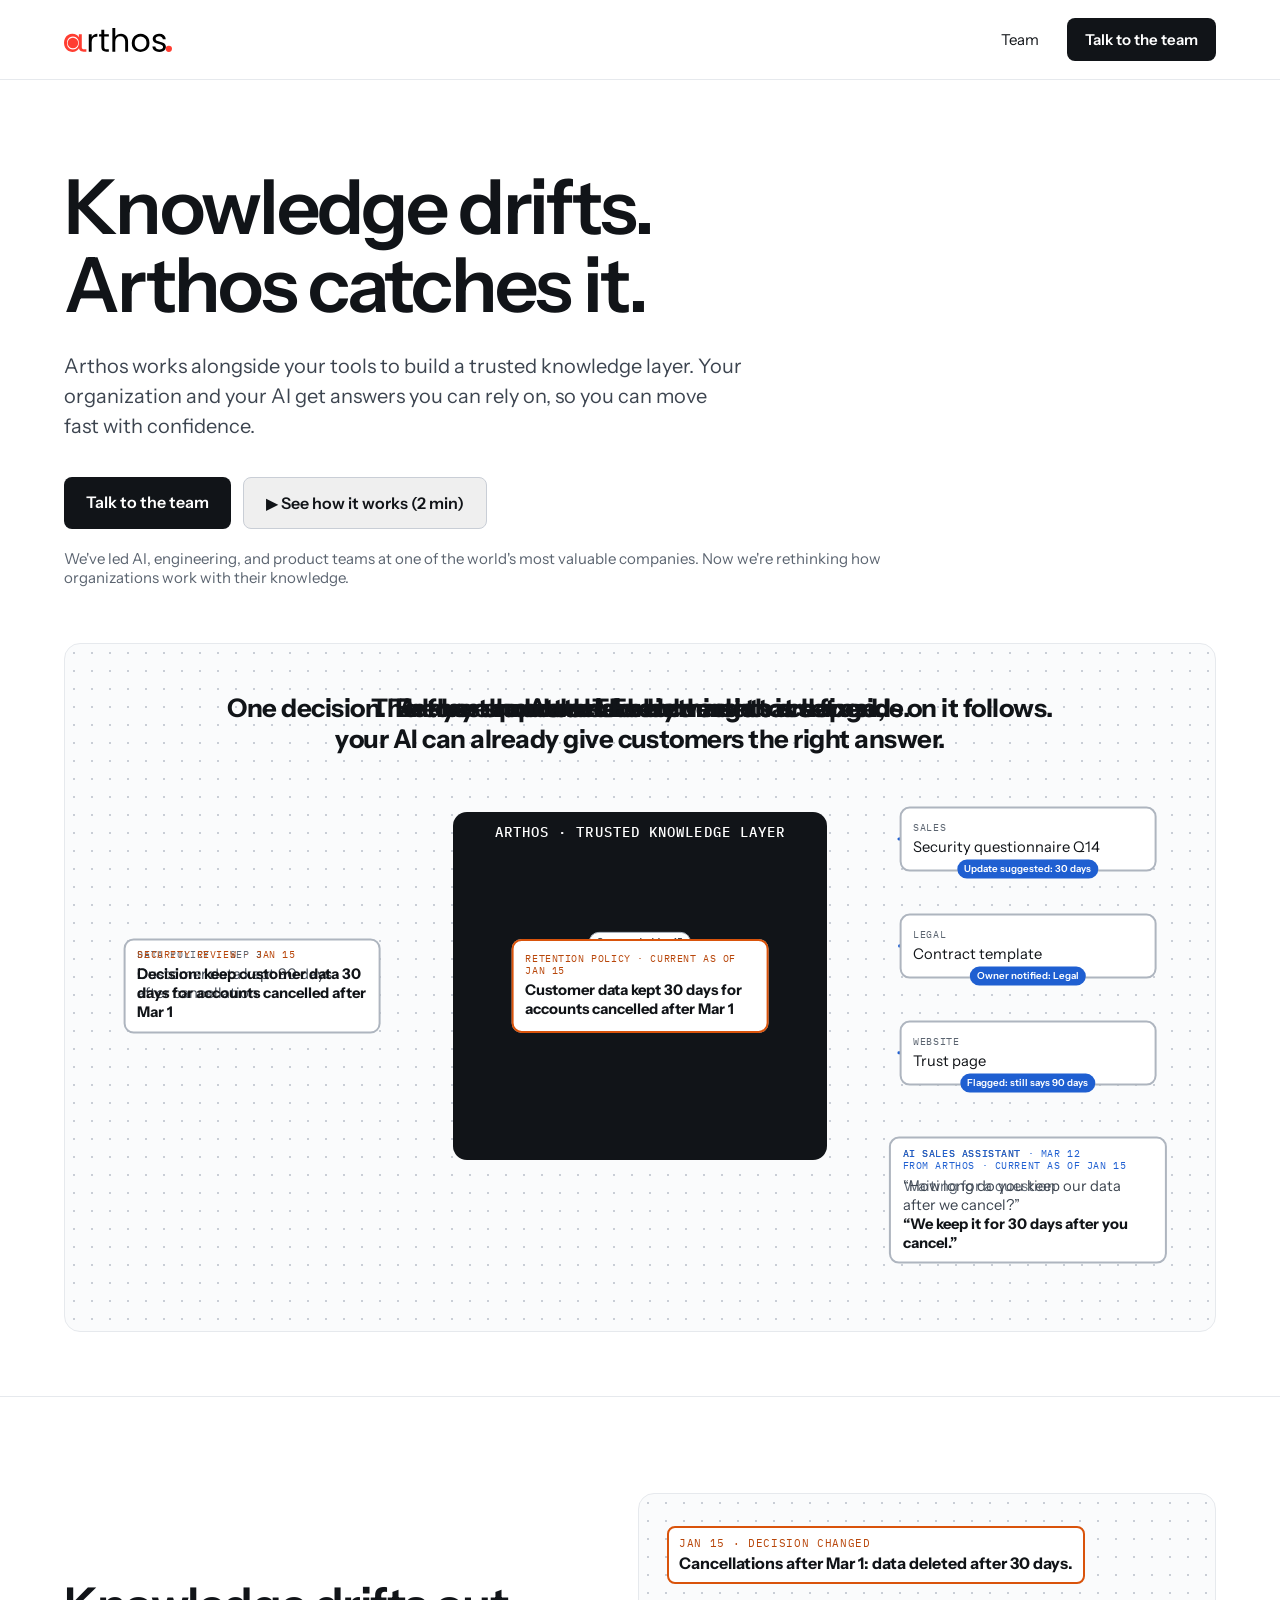
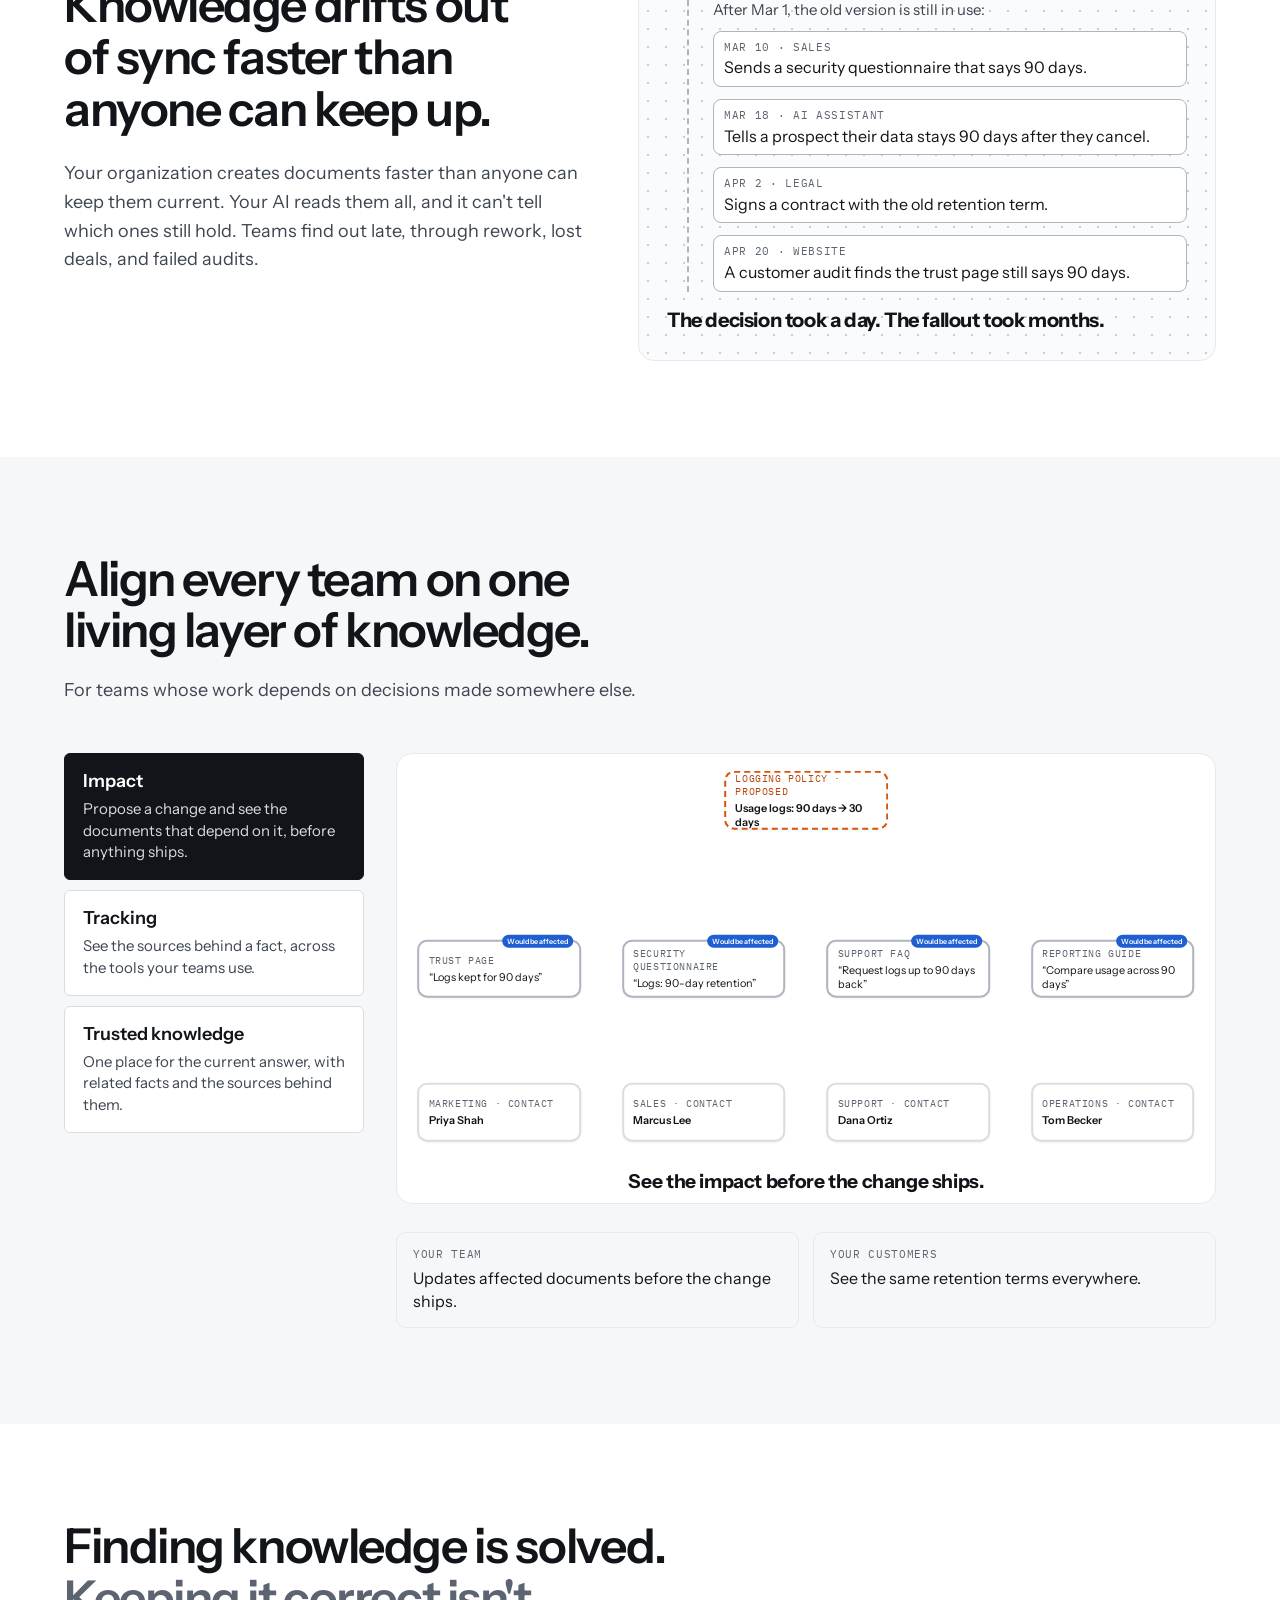
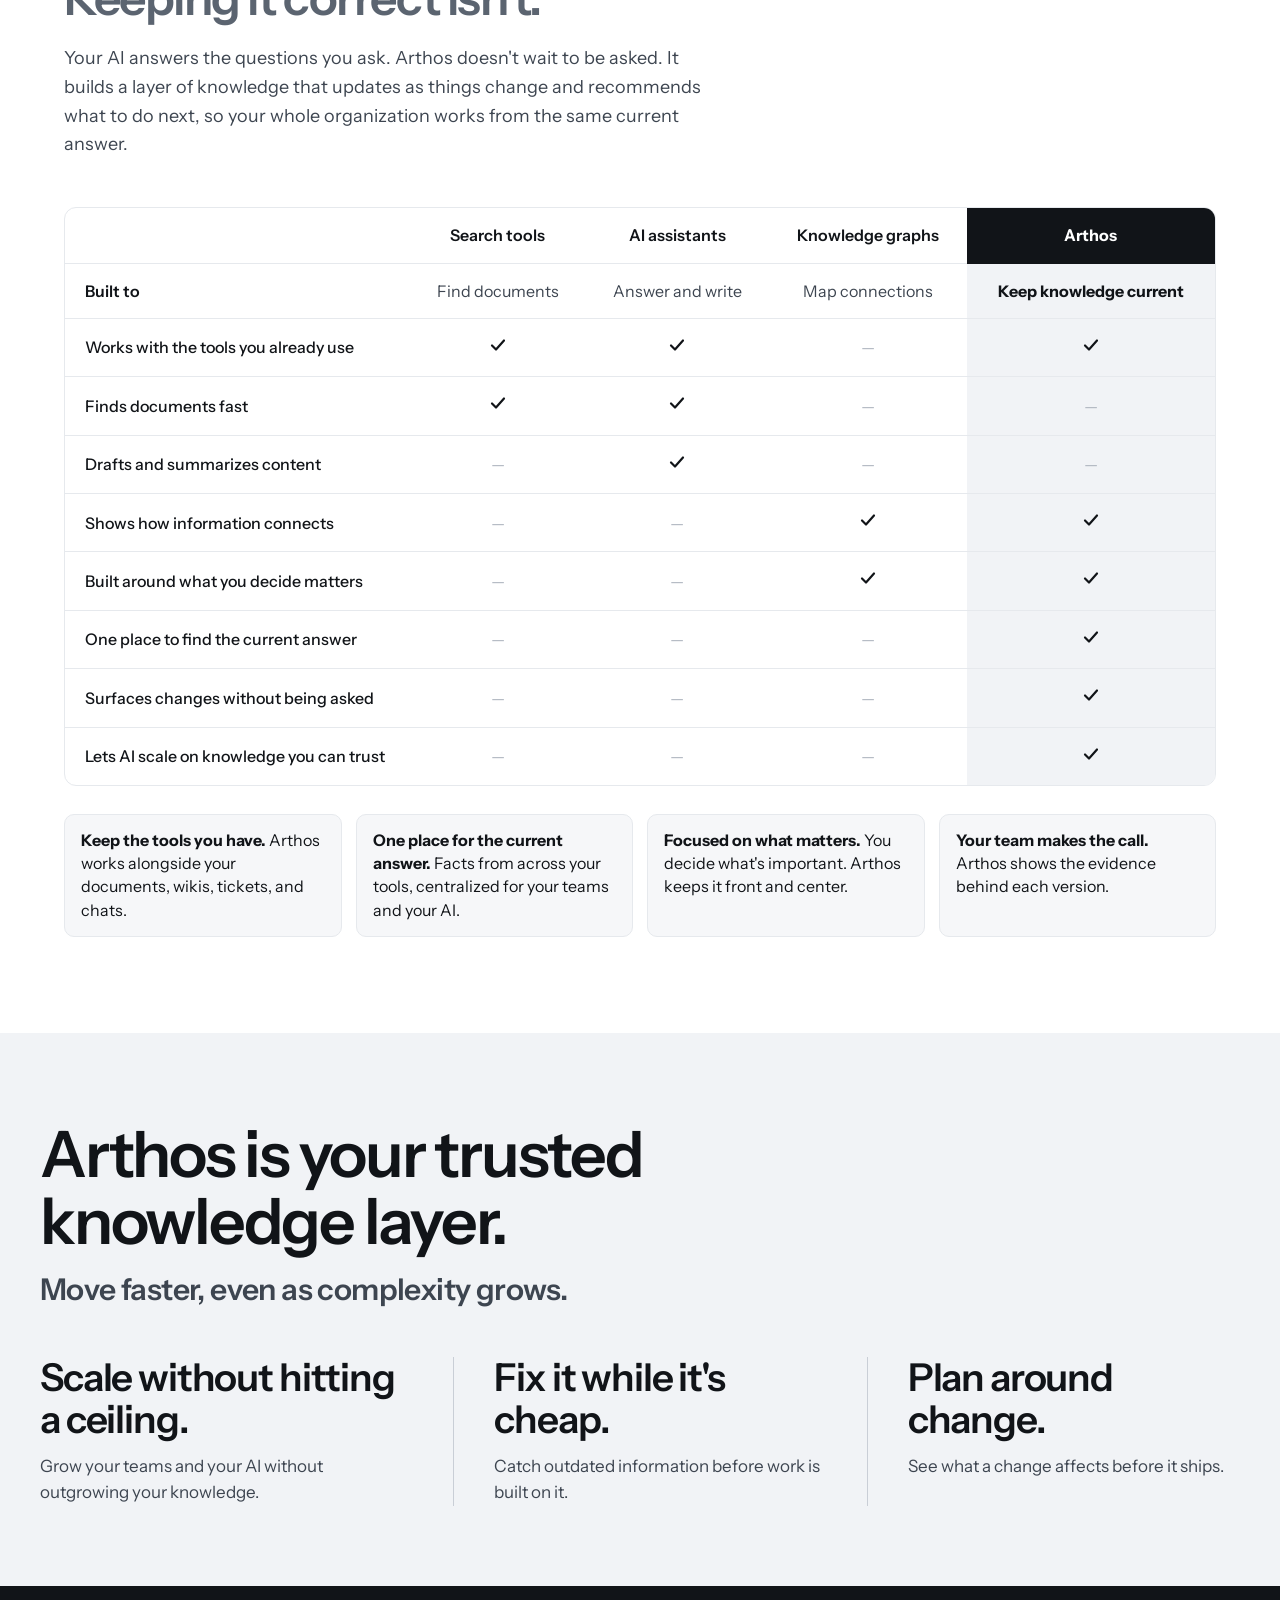
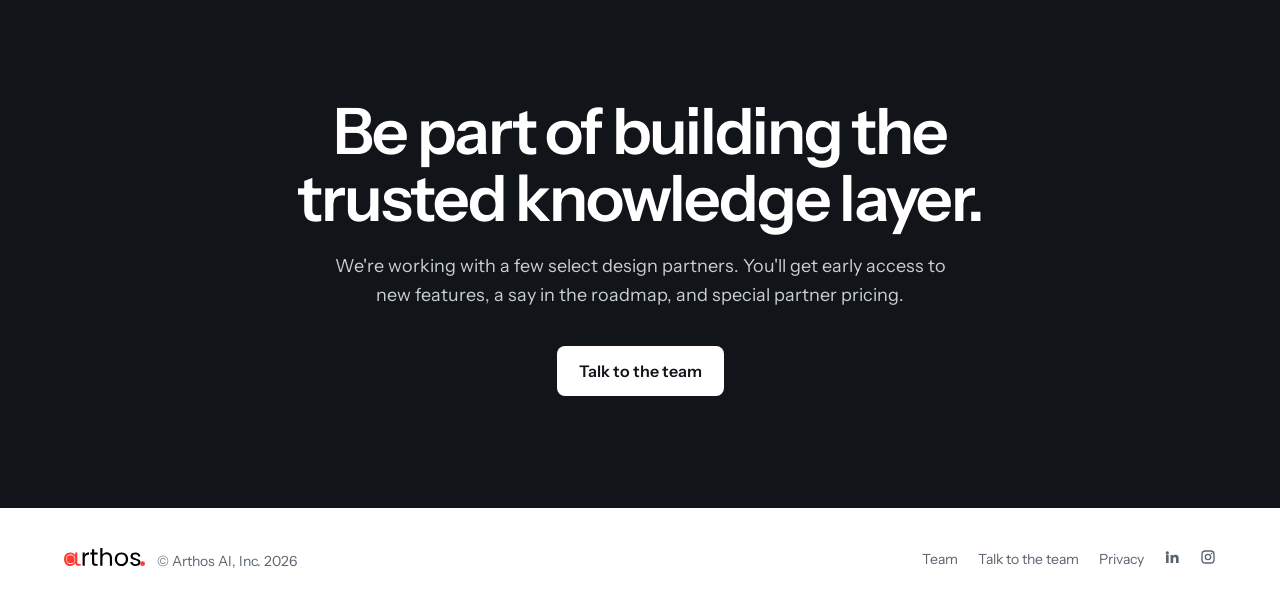
==== commit 2145d819: "Add Instagram to the footer, switch LinkedIn/Instagram to icon glyphs Footer social links are now ic" ====
--- a/index.html
+++ b/index.html
@@ -618,7 +618,7 @@
   .foot-left { display: flex; align-items: baseline; gap: 12px; flex-wrap: wrap; }
   .foot-brand { display: inline-flex; align-items: center; }
   .foot-brand img { display: block; height: 18px; width: auto; }
-  .foot-links { display: flex; gap: 20px; flex-wrap: wrap; }
+  .foot-links { display: flex; align-items: center; gap: 20px; flex-wrap: wrap; }
   .foot-links a { color: var(--muted); }
 
   @media (max-width: 860px) {
@@ -1006,7 +1006,8 @@
     <a href="/about.html">Team</a>
     <a href="/contact.html">Talk to the team</a>
     <a href="/privacy/">Privacy</a>
-    <a href="https://www.linkedin.com/company/arthos-ai/" target="_blank" rel="noopener">LinkedIn</a>
+    <a href="https://www.linkedin.com/company/arthos-ai/" target="_blank" rel="noopener" aria-label="LinkedIn" class="foot-social"><svg width="16" height="16" viewBox="0 0 24 24" fill="currentColor" aria-hidden="true"><path d="M4.98 3.5a2.5 2.5 0 1 1 0 5 2.5 2.5 0 0 1 0-5zM3 9h4v12H3V9zm7 0h3.6v1.64h.05c.5-.95 1.73-1.95 3.56-1.95C21.2 8.69 22 11.1 22 14.3V21h-4v-5.9c0-1.4-.03-3.2-1.95-3.2-1.96 0-2.26 1.53-2.26 3.1V21h-4V9z"/></svg></a>
+    <a href="https://www.instagram.com/arthosai" target="_blank" rel="noopener" aria-label="Instagram" class="foot-social"><svg width="16" height="16" viewBox="0 0 24 24" fill="none" stroke="currentColor" stroke-width="2" aria-hidden="true"><rect x="3" y="3" width="18" height="18" rx="5"/><circle cx="12" cy="12" r="4"/><circle cx="17.3" cy="6.7" r="1.2" fill="currentColor" stroke="none"/></svg></a>
   </span>
 </footer>
 
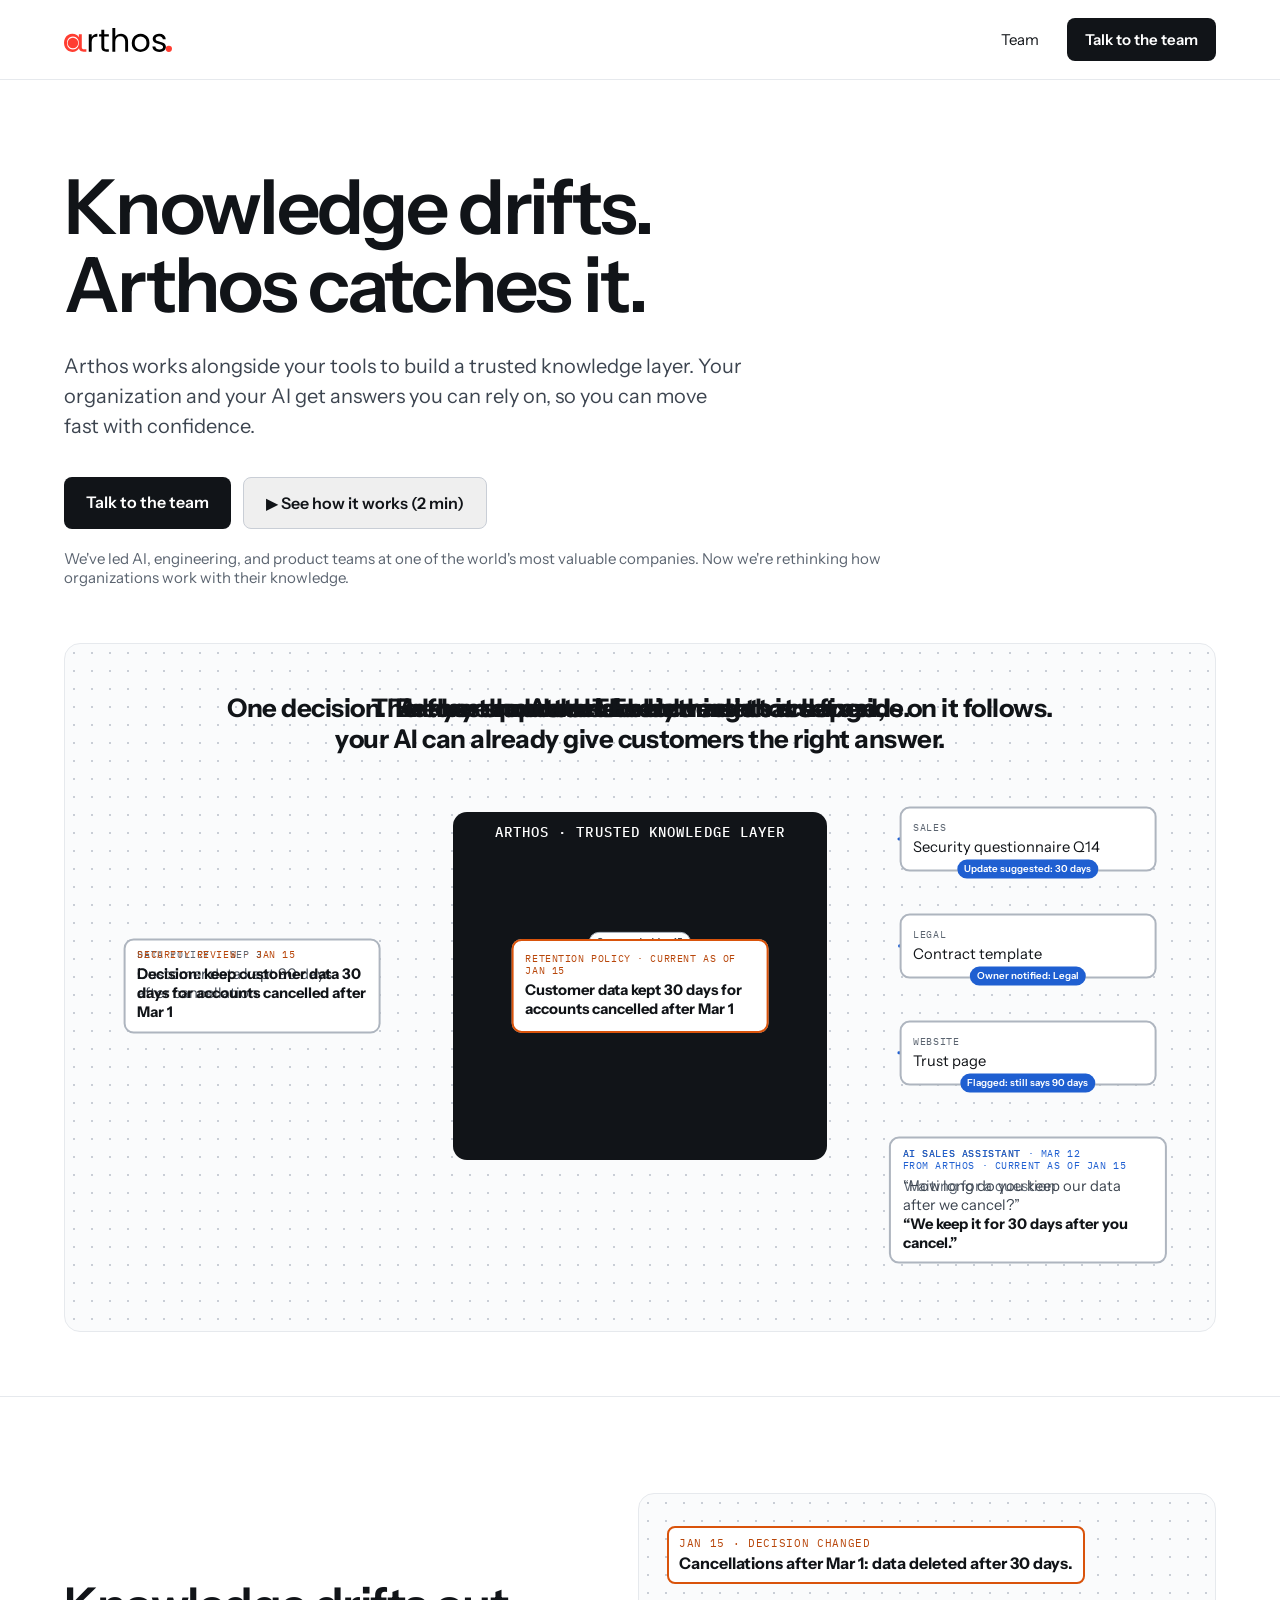
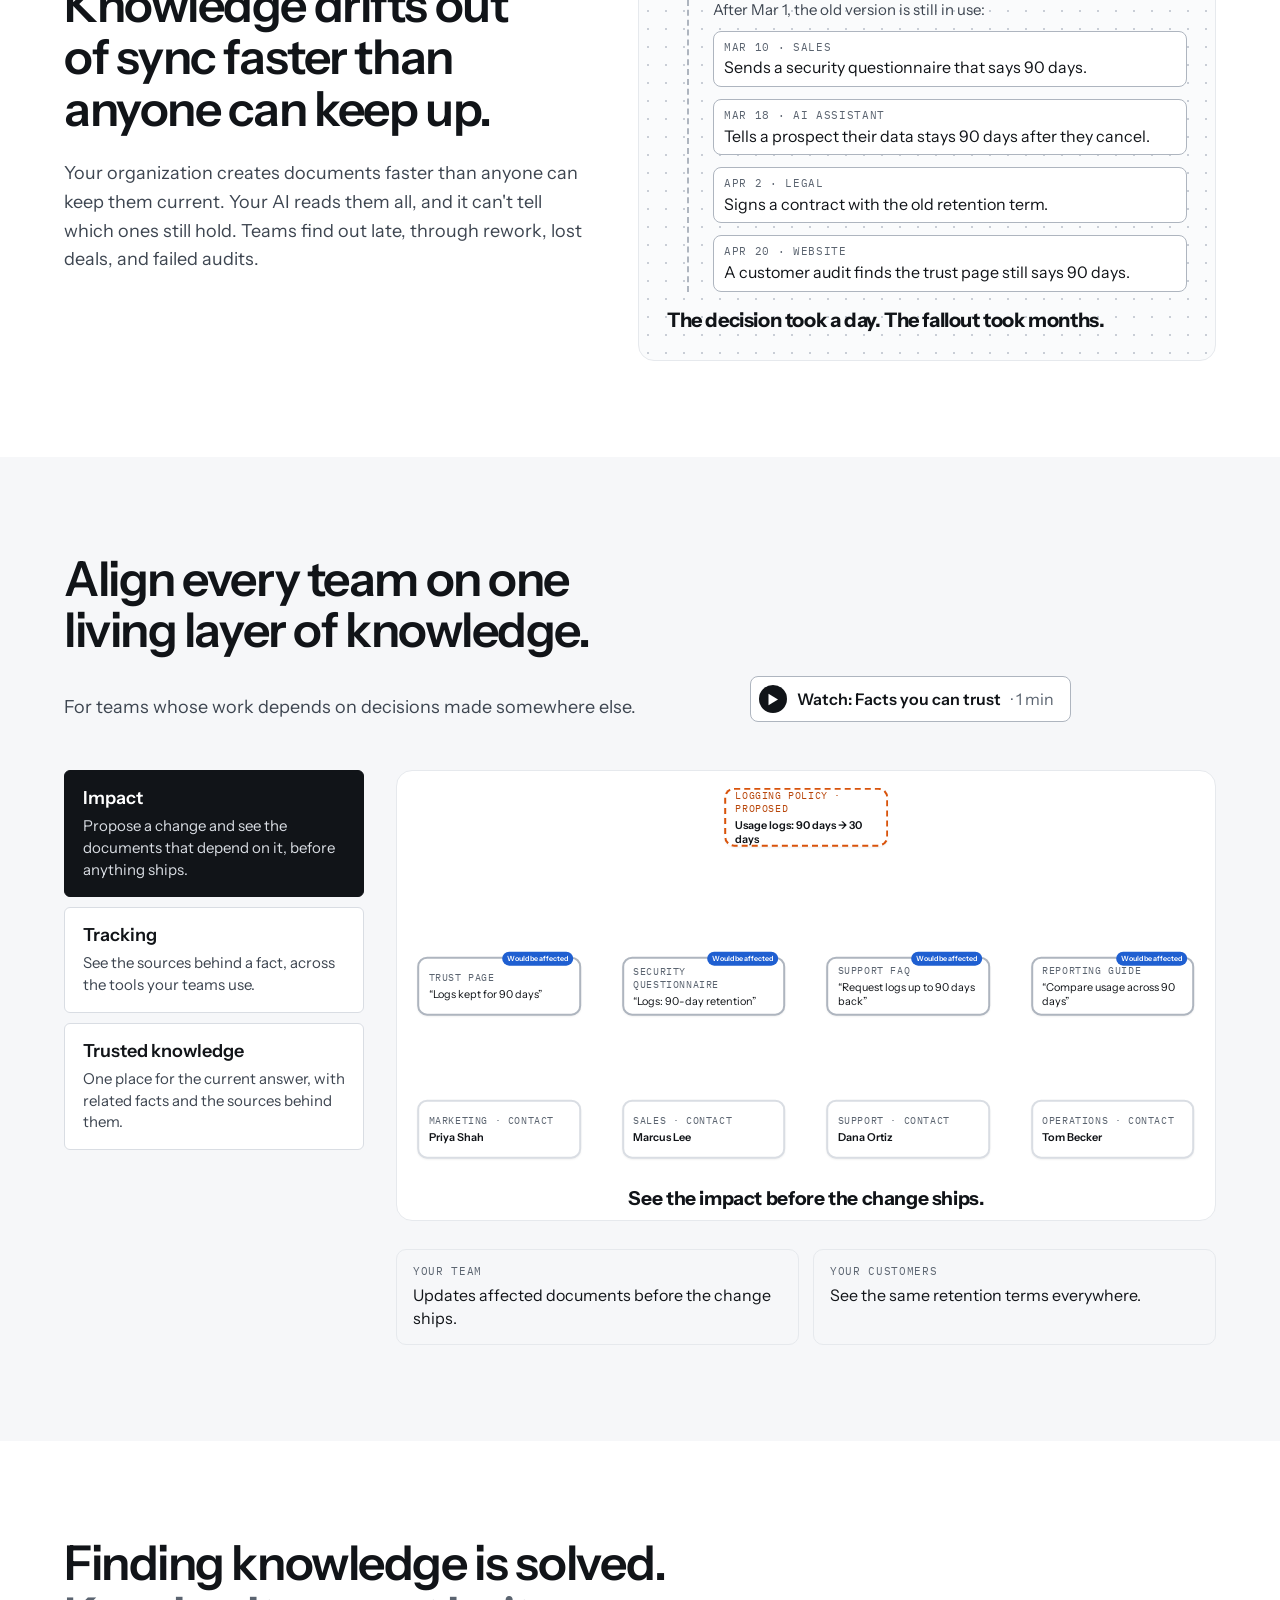
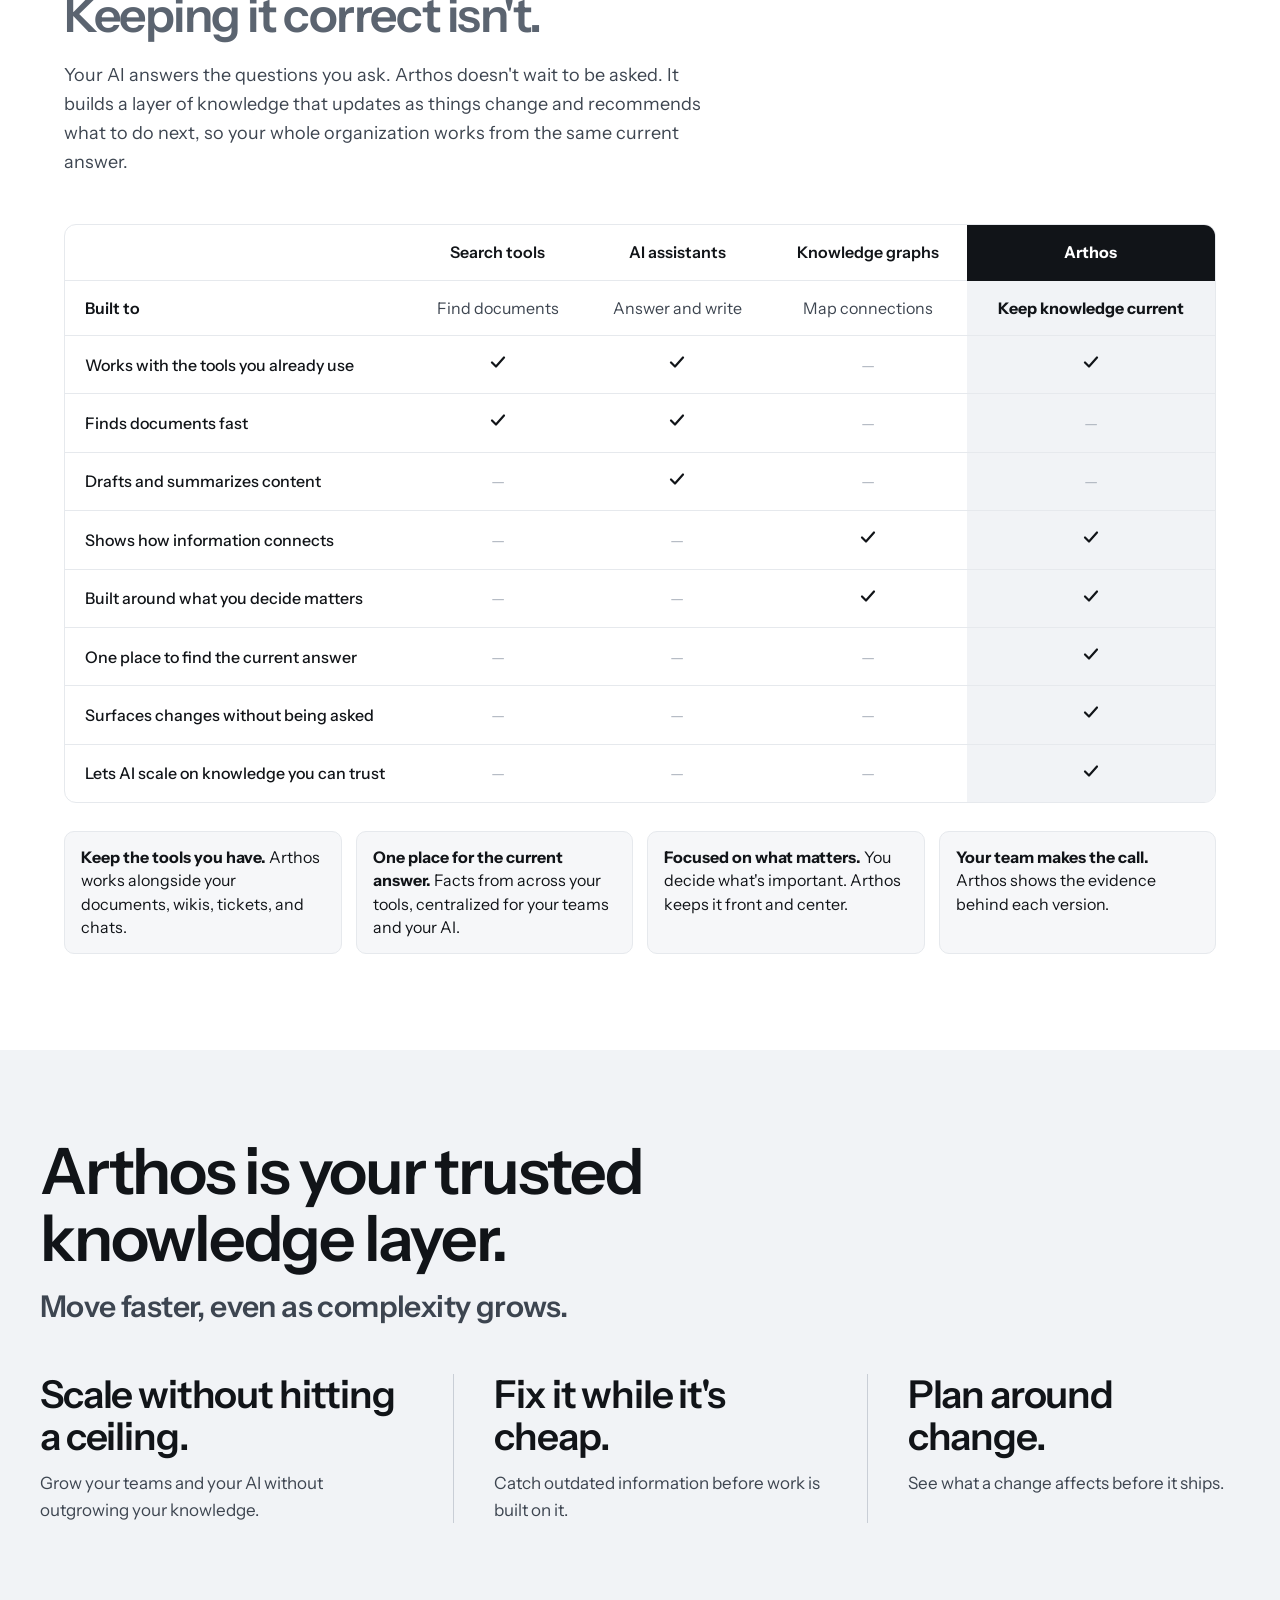
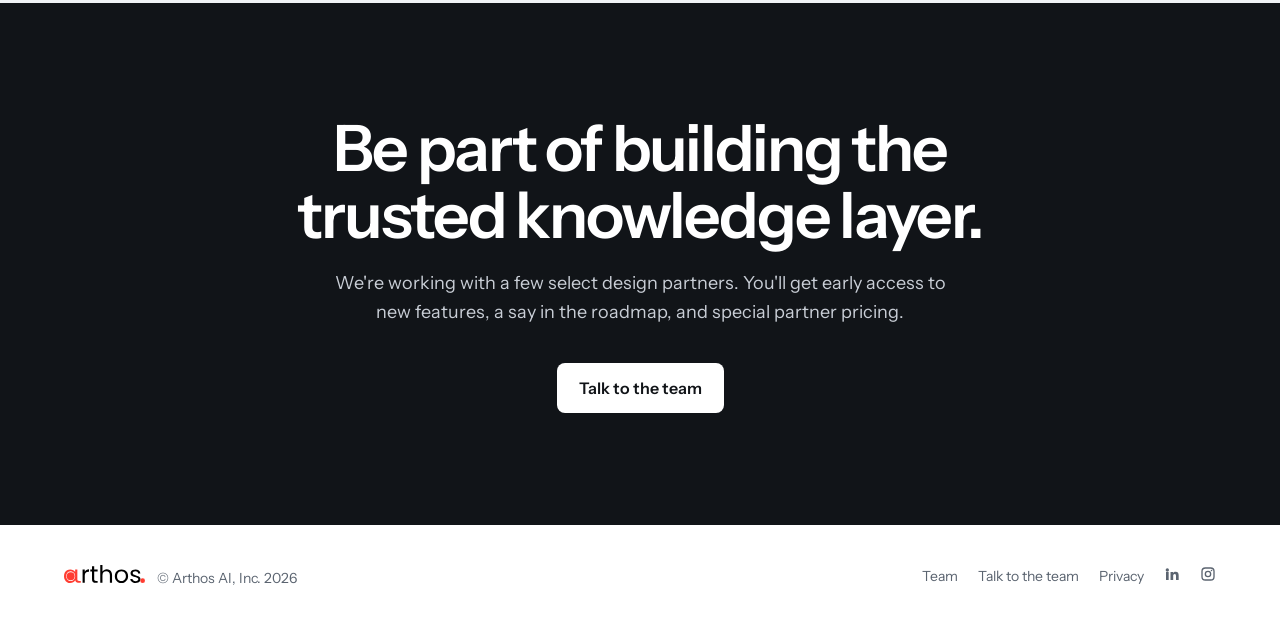
==== commit d35ef015: "Add "Facts you can trust" video to the Align section Adds a Watch pill beside the "Align every team"" ====
--- a/index.html
+++ b/index.html
@@ -136,8 +136,9 @@
   .vid-overlay { position: fixed; inset: 0; background: rgba(17,20,24,.78); display: none; align-items: center; justify-content: center; padding: 16px; z-index: 1000; }
   .vid-overlay.open { display: flex; }
   .vid-box { position: relative; width: min(960px,100%); }
-  .vid-frame { aspect-ratio: 16/9; border-radius: 14px; overflow: hidden; background: #000; }
+  .vid-frame { aspect-ratio: 16/9; border-radius: 14px; overflow: hidden; clip-path: inset(0 round 14px); background: #000; }
   .vid-frame iframe { width: 100%; height: 100%; border: 0; }
+  .vid-frame video { width: 100%; height: 100%; display: block; object-fit: cover; border-radius: 14px; clip-path: inset(0 round 14px); }
   .vid-close { position: absolute; top: -44px; right: 0; width: 36px; height: 36px; border-radius: 50%; border: 0; background: rgba(255,255,255,.15); color: #FFFFFF; font-size: 20px; cursor: pointer; }
 
   /* --- hero --- */
@@ -197,6 +198,50 @@
     font-size: 18px;
     line-height: 1.6;
     color: var(--body-text);
+  }
+
+  /* --- watch pill (video callout beside a section's lead paragraph) --- */
+  .lead-row { display: flex; align-items: flex-end; gap: 24px; margin-top: 20px; }
+  .lead-row p.lead { margin: 0; }
+  .watch-pill-slot { flex: 1 1 auto; min-width: 0; display: flex; justify-content: center; }
+
+  .watch-pill {
+    display: inline-flex;
+    align-items: center;
+    gap: 10px;
+    flex: none;
+    padding: 8px 16px 8px 8px;
+    background: #FFFFFF;
+    border: 1.5px solid var(--border-strong);
+    border-radius: 8px;
+    font-family: inherit;
+    font-size: 16px;
+    line-height: 1.3;
+    color: var(--ink);
+    cursor: pointer;
+    transition: border-color .15s ease;
+    transform: translateX(-28px);
+  }
+  .watch-pill:hover { border-color: var(--muted); }
+  .watch-pill:focus-visible { outline: 2px solid var(--acted); outline-offset: 2px; }
+  .watch-pill-icon {
+    display: inline-flex;
+    align-items: center;
+    justify-content: center;
+    flex: none;
+    width: 28px;
+    height: 28px;
+    border-radius: 50%;
+    background: var(--ink);
+  }
+  .watch-pill-icon svg { display: block; margin-left: 2px; }
+  .watch-pill-title { font-weight: 600; }
+  .watch-pill-dur { color: var(--muted); font-weight: 400; }
+
+  @media (max-width: 900px) {
+    .lead-row { flex-direction: column; align-items: flex-start; }
+    .watch-pill-slot { flex: none; width: 100%; justify-content: flex-start; margin-top: 16px; }
+    .watch-pill { transform: none; }
   }
 
   /* --- problem section --- */
@@ -626,6 +671,18 @@
     .partners-ctas { justify-content: center; }
   }
 </style>
+<script type="application/ld+json">
+{
+  "@context": "https://schema.org",
+  "@type": "VideoObject",
+  "name": "Facts you can trust",
+  "description": "How Arthos keeps one current answer when a policy changes, shown with a bank's wire transfer cutoff (5 p.m. → 3 p.m. ET).",
+  "thumbnailUrl": "https://arthos.ai/videos/facts-you-can-trust-poster.png",
+  "uploadDate": "2026-11-11",
+  "duration": "PT1M19S",
+  "contentUrl": "https://arthos.ai/videos/facts-you-can-trust.mp4"
+}
+</script>
 </head>
 <body>
 <script>
@@ -745,7 +802,18 @@
 <section id="how" class="section" style="background: var(--bg-light)">
   <div class="wrap">
     <h2>Align every team on one living layer of knowledge.</h2>
-    <p class="lead">For teams whose work depends on decisions made somewhere else.</p>
+    <div class="lead-row">
+      <p class="lead">For teams whose work depends on decisions made somewhere else.</p>
+      <div class="watch-pill-slot">
+        <button type="button" class="watch-pill" id="watch-pill-facts" aria-haspopup="dialog" aria-label="Watch: Facts you can trust, 1-minute video">
+          <span class="watch-pill-icon" aria-hidden="true">
+            <svg width="11" height="13" viewBox="0 0 11 13" fill="none"><path d="M0.5 0.75L10 6.5L0.5 12.25V0.75Z" fill="white"/></svg>
+          </span>
+          <span class="watch-pill-title">Watch: Facts you can trust</span>
+          <span class="watch-pill-dur">&middot; 1 min</span>
+        </button>
+      </div>
+    </div>
 
     <div class="tabs-row">
       <div class="tabs-list" role="tablist" aria-label="Arthos capabilities">
@@ -1046,7 +1114,7 @@
 </script>
 <script>document.getElementById('copy-year').textContent = new Date().getFullYear();</script>
 
-<div class="vid-overlay" id="vid-overlay" role="dialog" aria-modal="true" aria-label="Arthos overview video">
+<div class="vid-overlay" id="vid-overlay" role="dialog" aria-modal="true" aria-label="Arthos video">
   <div class="vid-box">
     <button class="vid-close" id="vid-close" aria-label="Close video">&times;</button>
     <div class="vid-frame" id="vid-frame"></div>
@@ -1055,21 +1123,37 @@
 <script>
   (function () {
     var VIDEO_ID = 'eTjV9mJr7Lw';
-    var btn = document.getElementById('watch-video-btn');
+    var heroBtn = document.getElementById('watch-video-btn');
+    var factsBtn = document.getElementById('watch-pill-facts');
     var overlay = document.getElementById('vid-overlay');
     var frame = document.getElementById('vid-frame');
     var closeBtn = document.getElementById('vid-close');
-
-    function openVid() {
+    var lastTrigger = null;
+
+    function openHeroVid() {
+      lastTrigger = heroBtn;
       frame.innerHTML = '<iframe src="https://www.youtube-nocookie.com/embed/' + VIDEO_ID + '?autoplay=1&rel=0&cc_load_policy=0" allow="autoplay; encrypted-media; fullscreen" allowfullscreen title="Arthos overview"></iframe>';
       overlay.classList.add('open');
+      closeBtn.focus();
+    }
+    function openFactsVid() {
+      lastTrigger = factsBtn;
+      frame.innerHTML = '<video id="facts-video" poster="/videos/facts-you-can-trust-poster.png" controls playsinline>' +
+        '<source src="/videos/facts-you-can-trust.mp4" type="video/mp4">' +
+        '<track kind="captions" srclang="en" label="English" src="/videos/facts-you-can-trust.en.vtt" default>' +
+        '</video>';
+      overlay.classList.add('open');
+      document.getElementById('facts-video').play();
+      closeBtn.focus();
     }
     function closeVid() {
       frame.innerHTML = '';
       overlay.classList.remove('open');
+      if (lastTrigger) { lastTrigger.focus(); }
     }
 
-    btn.addEventListener('click', openVid);
+    heroBtn.addEventListener('click', openHeroVid);
+    factsBtn.addEventListener('click', openFactsVid);
     closeBtn.addEventListener('click', closeVid);
     overlay.addEventListener('click', function (e) { if (e.target === overlay) { closeVid(); } });
     document.addEventListener('keydown', function (e) { if (e.key === 'Escape' && overlay.classList.contains('open')) { closeVid(); } });
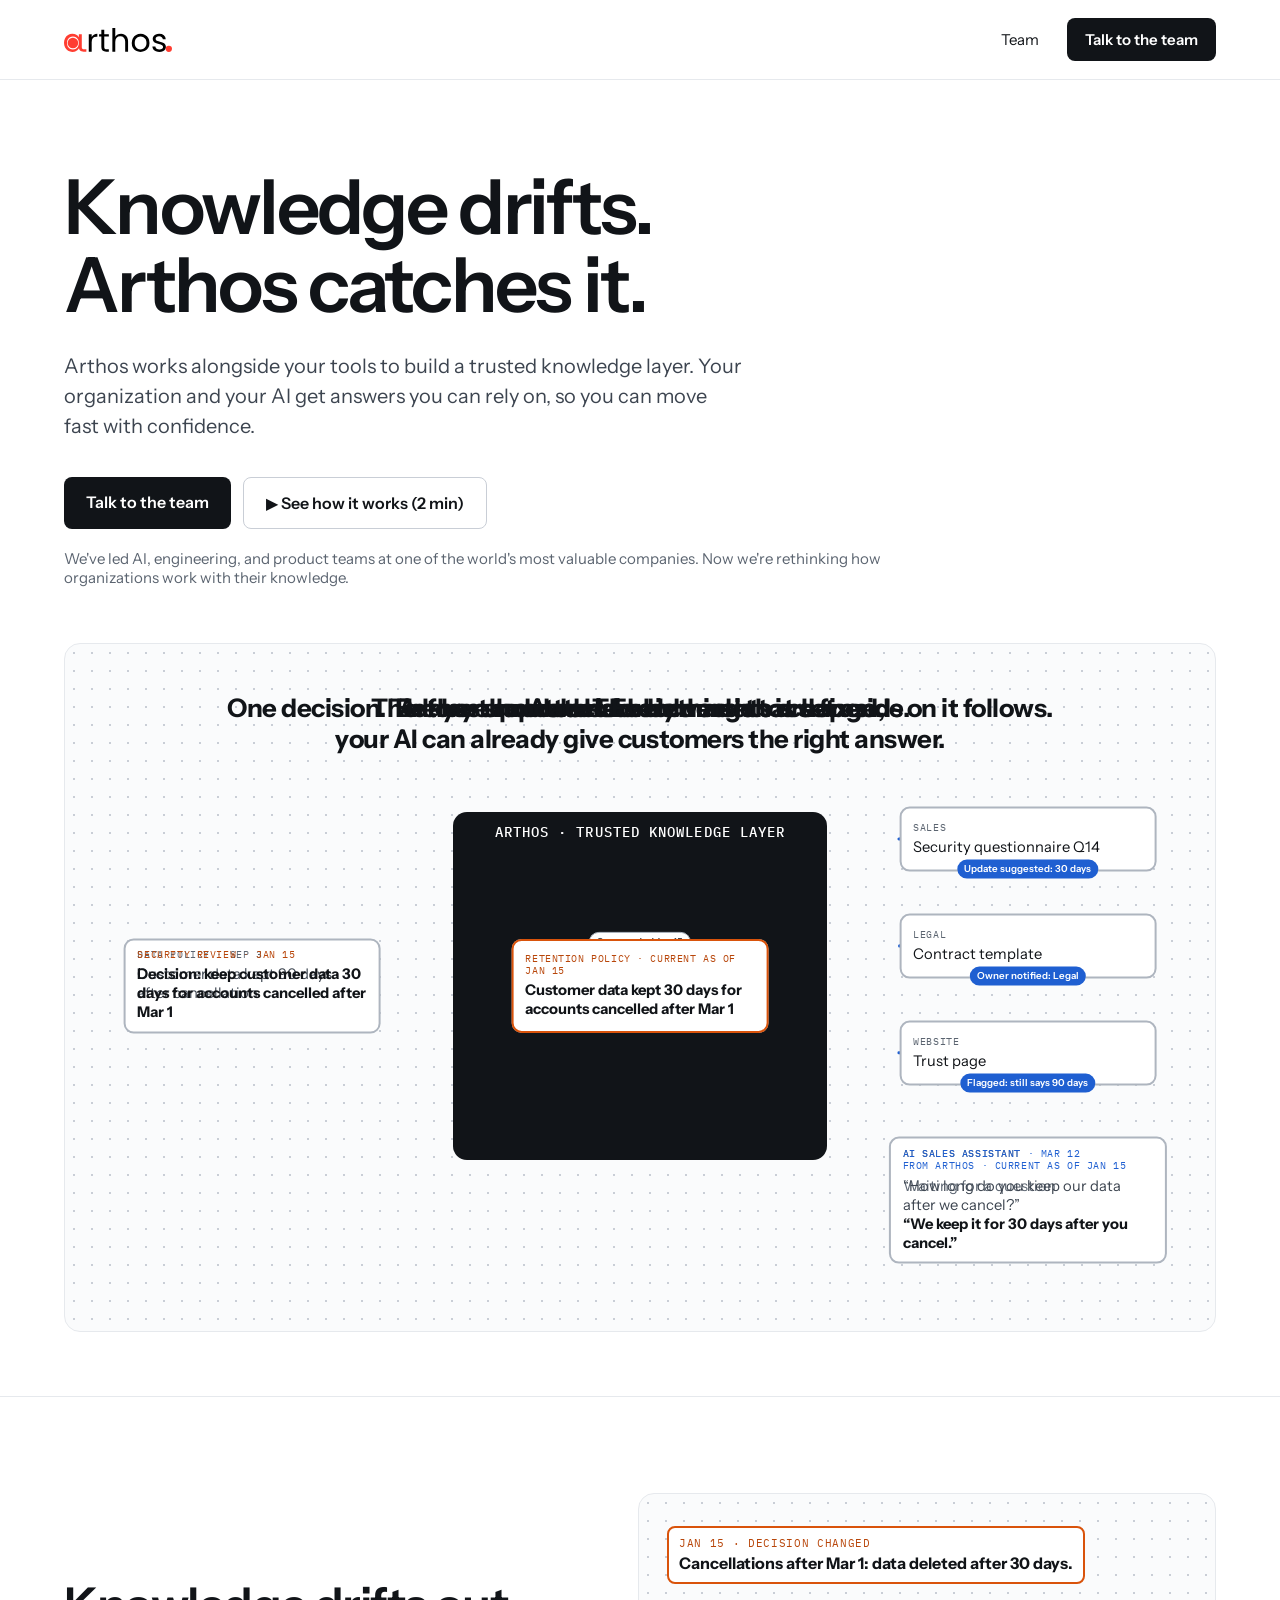
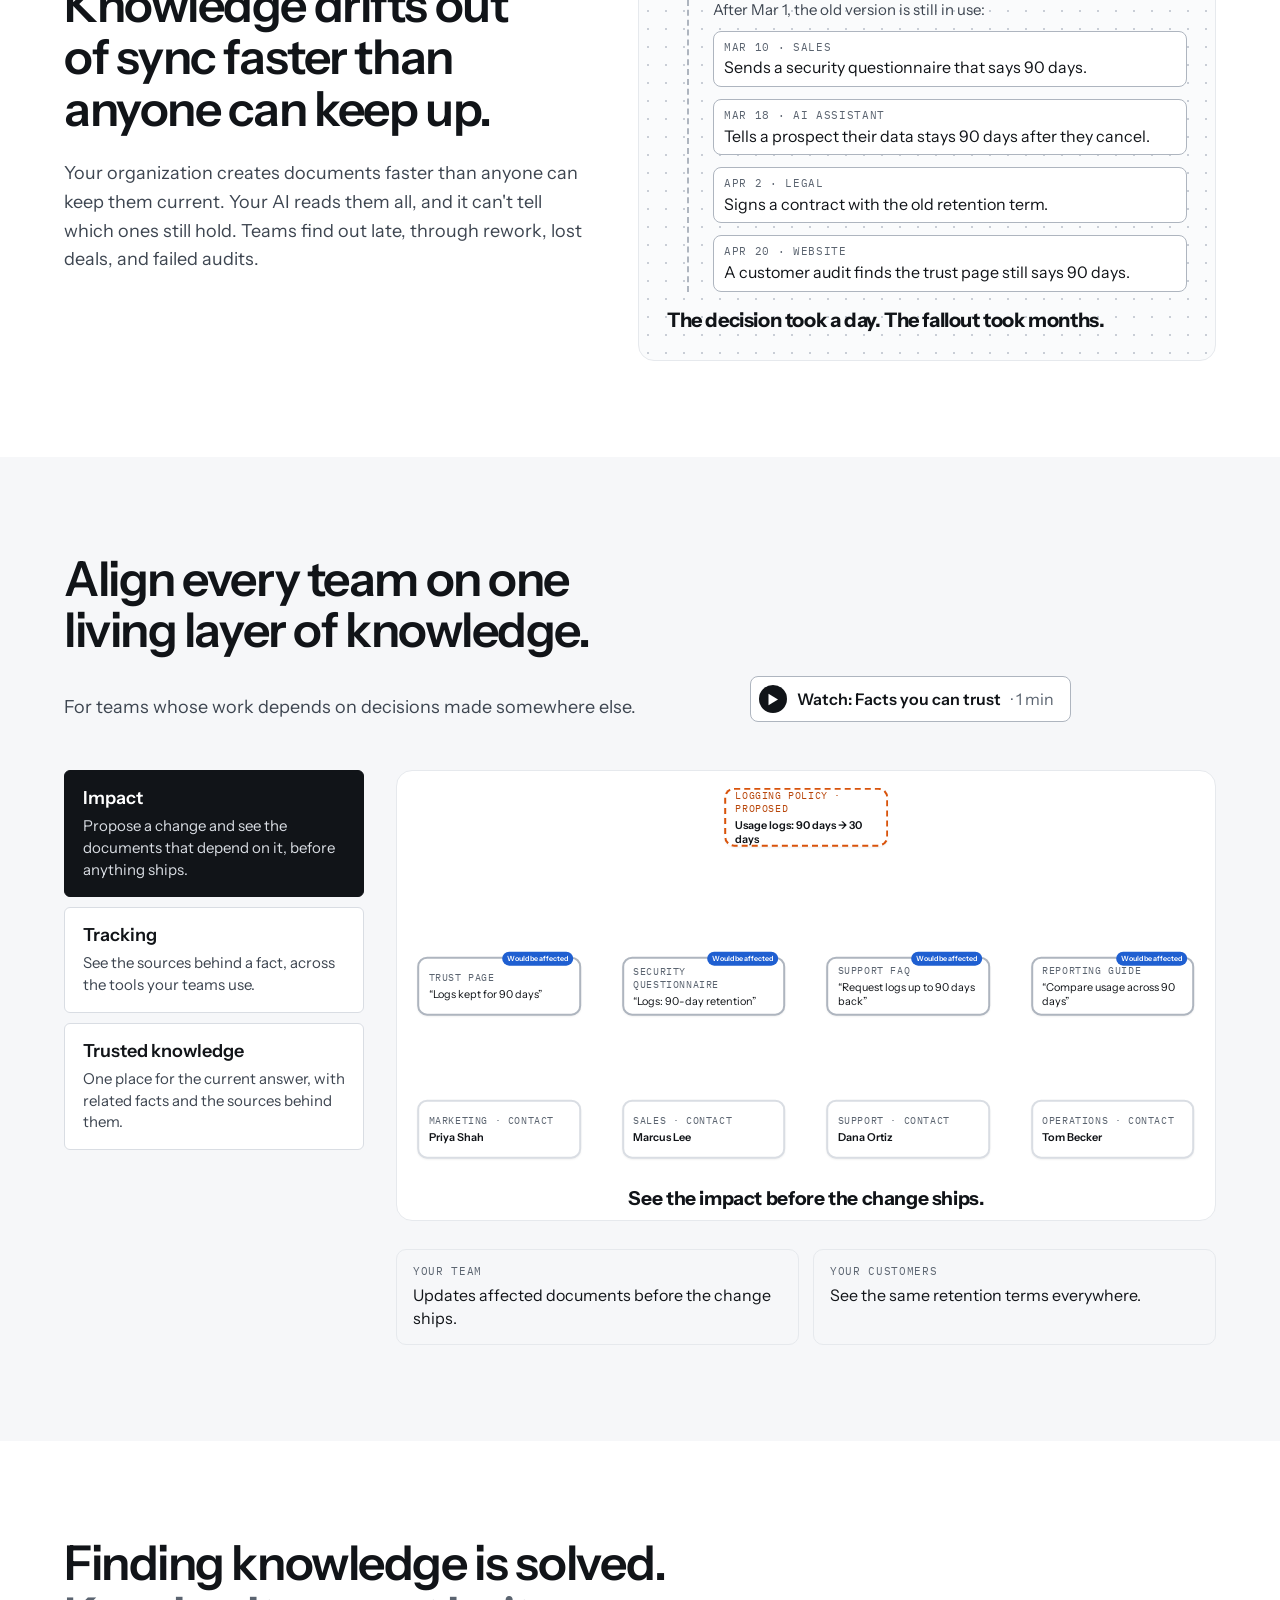
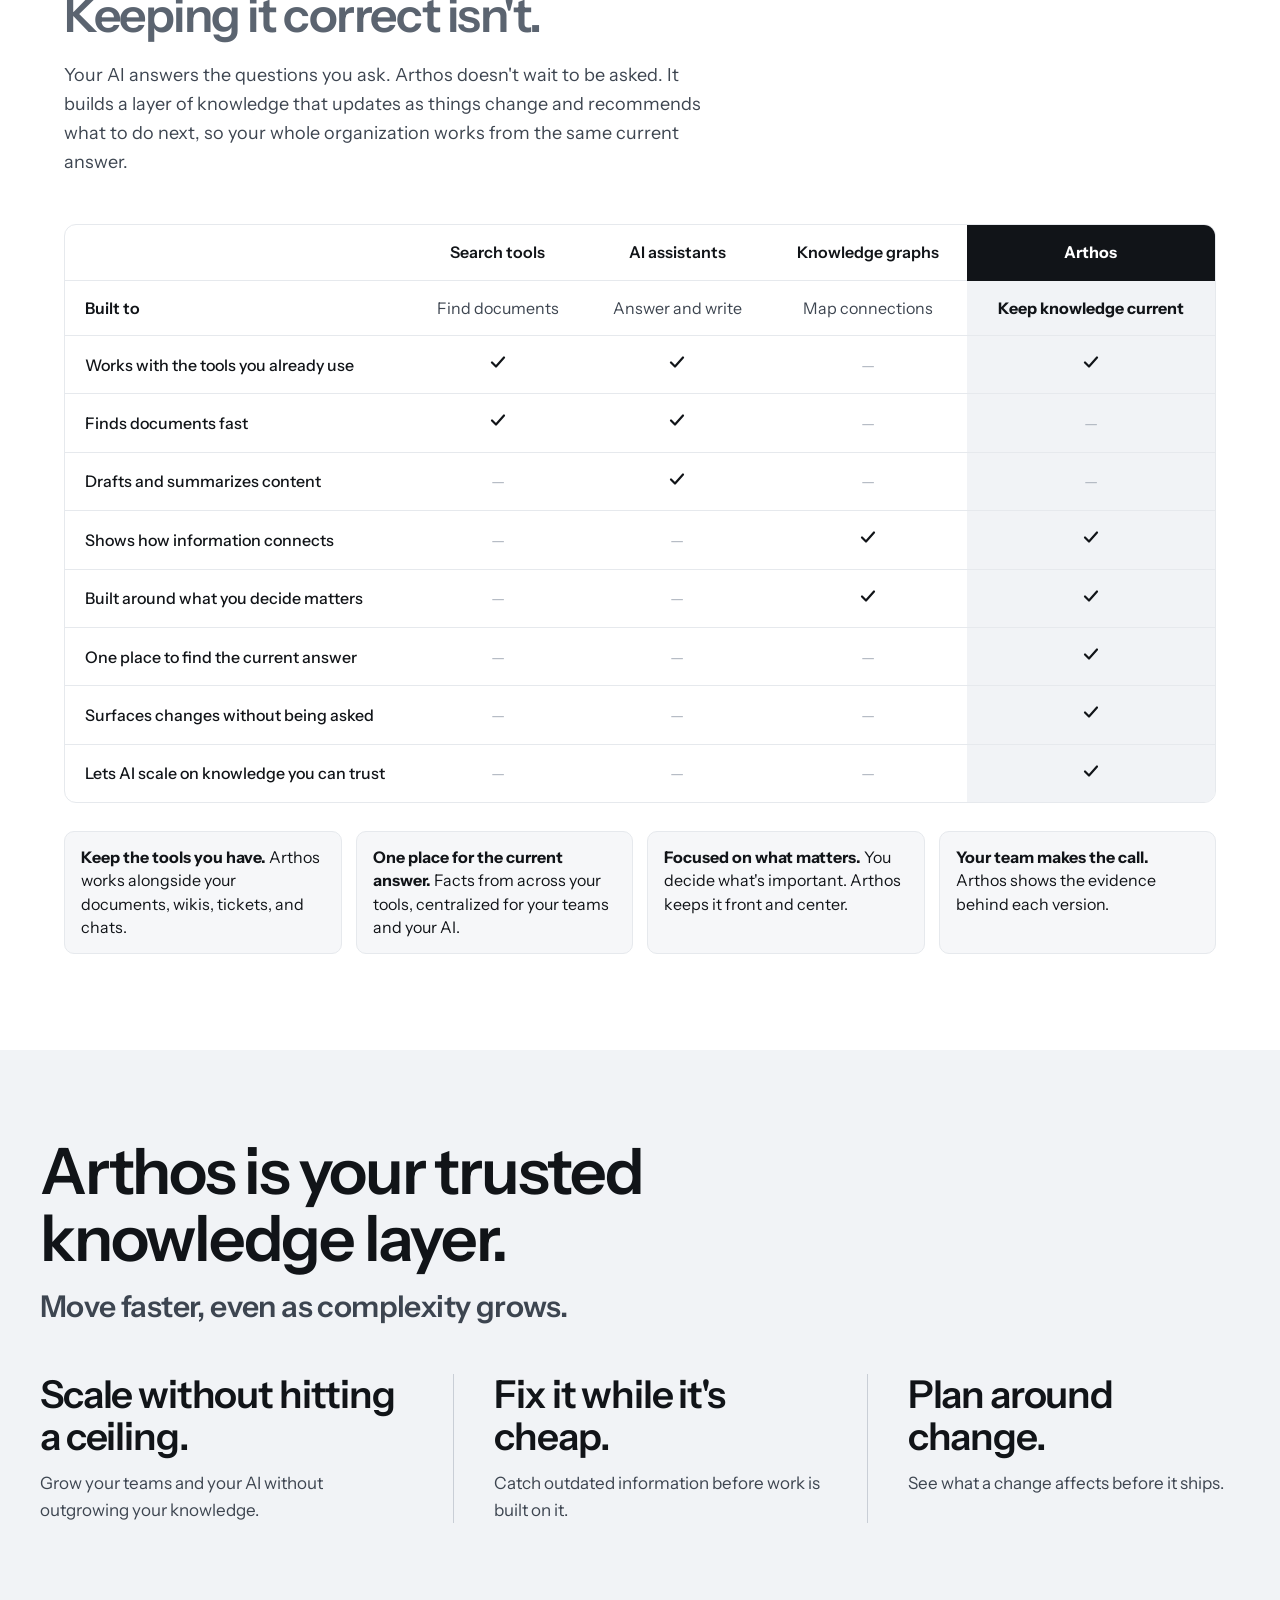
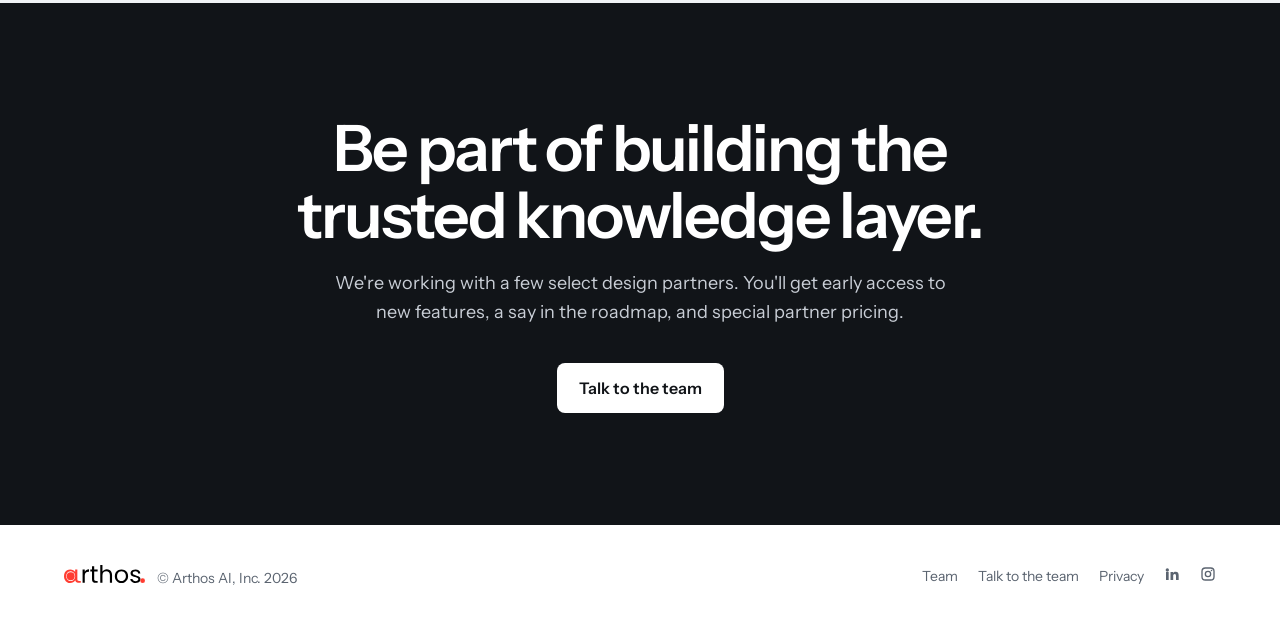
==== commit aa350cec: "Give .btn-outline an explicit white background It previously had none, so it rendered with the brows" ====
--- a/index.html
+++ b/index.html
@@ -127,7 +127,7 @@
 
   .btn-dark { background: var(--ink); color: #FFFFFF !important; }
   .btn-dark:hover { color: #FFFFFF !important; opacity: 0.9; }
-  .btn-outline { border: 1px solid #C9CED6; color: var(--ink) !important; }
+  .btn-outline { background: #FFFFFF; border: 1px solid #C9CED6; color: var(--ink) !important; }
   .btn-outline:hover { border-color: var(--ink); color: var(--ink) !important; }
   .btn-light { background: #FFFFFF; color: var(--ink) !important; }
   .btn-light:hover { opacity: 0.9; color: var(--ink) !important; }
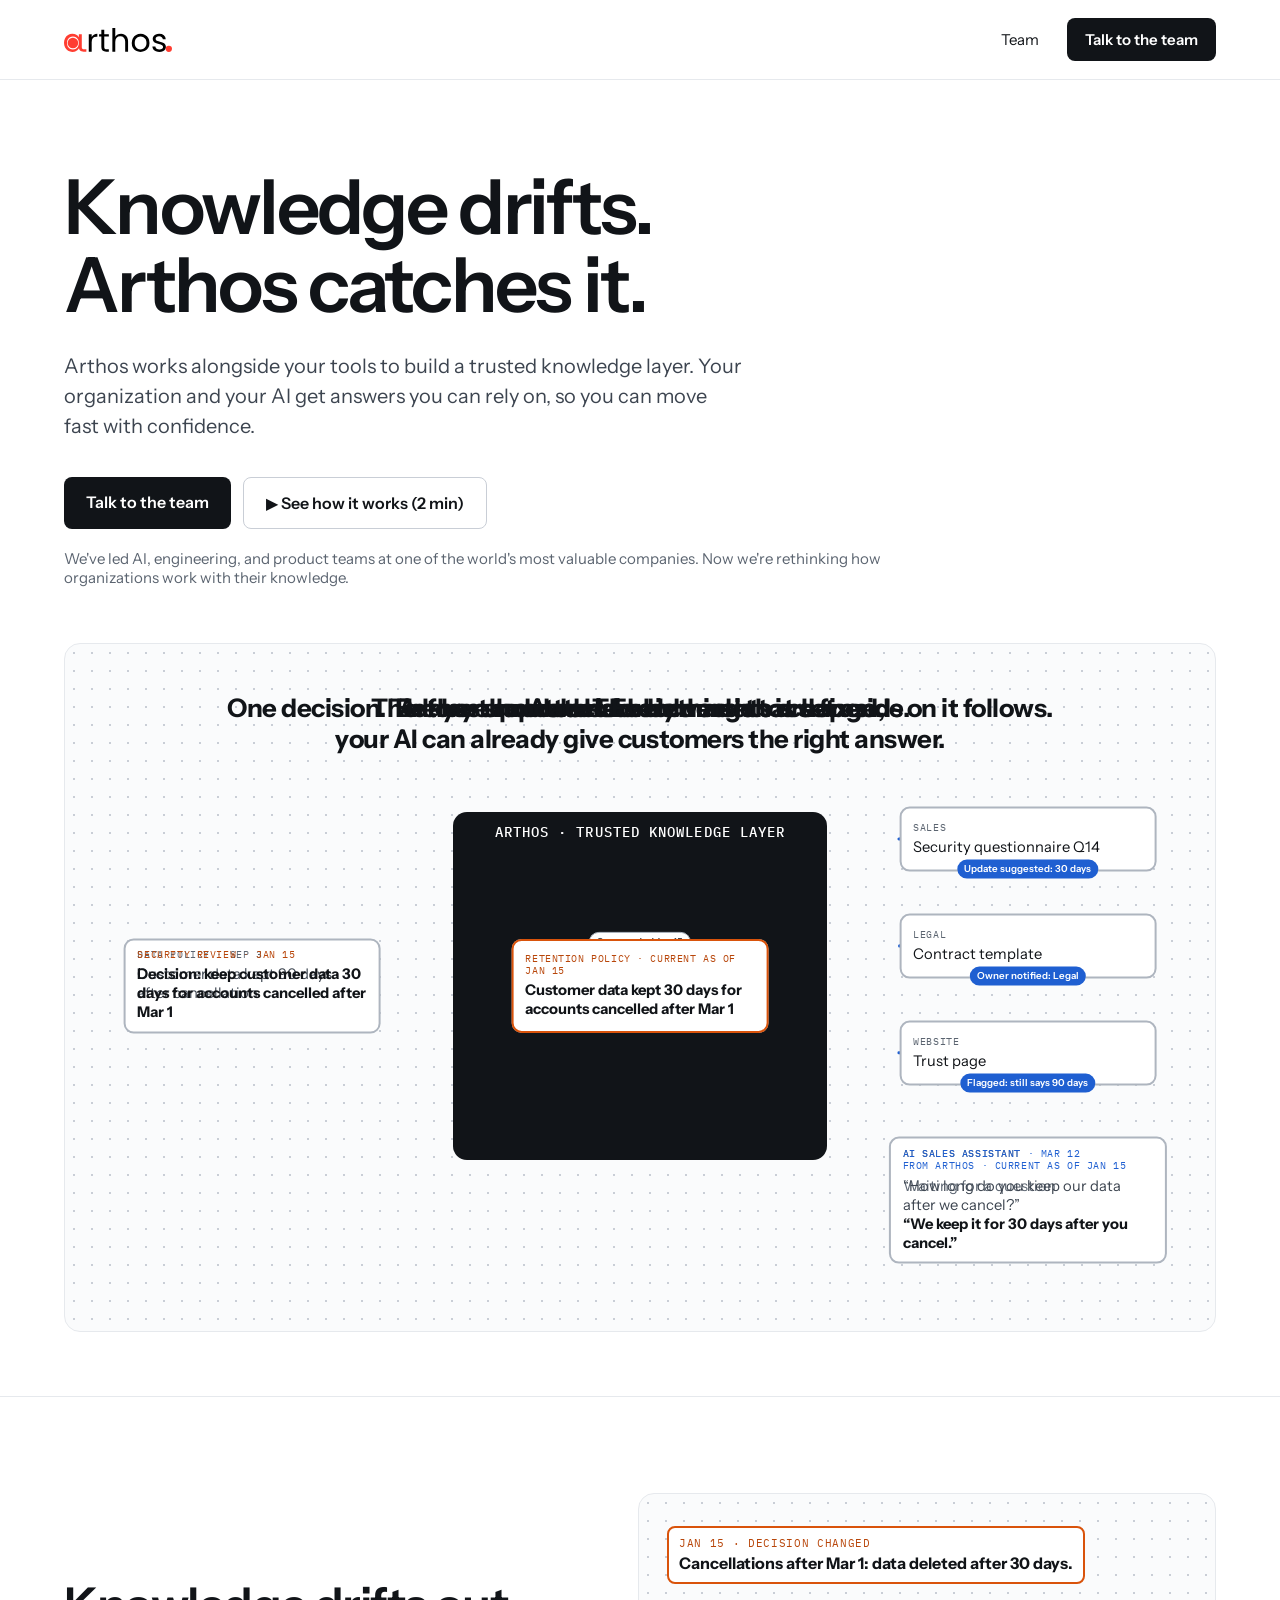
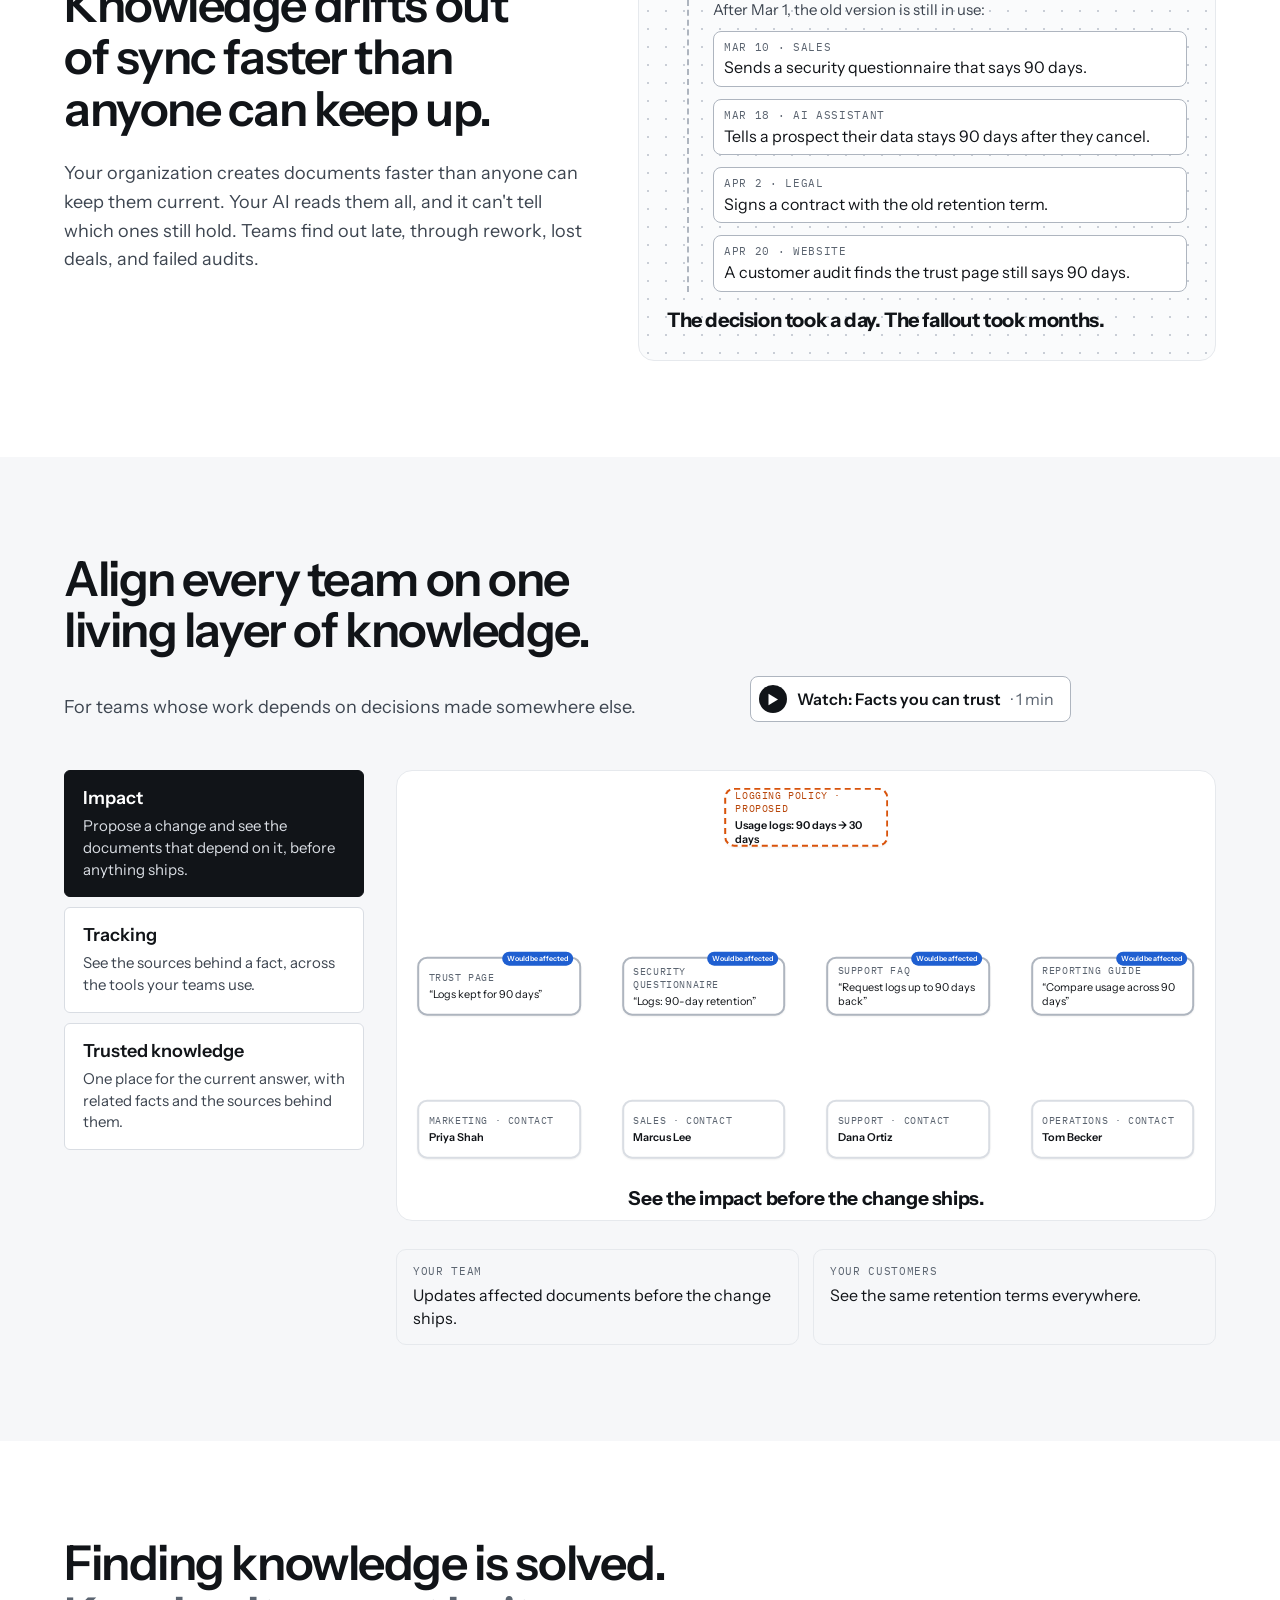
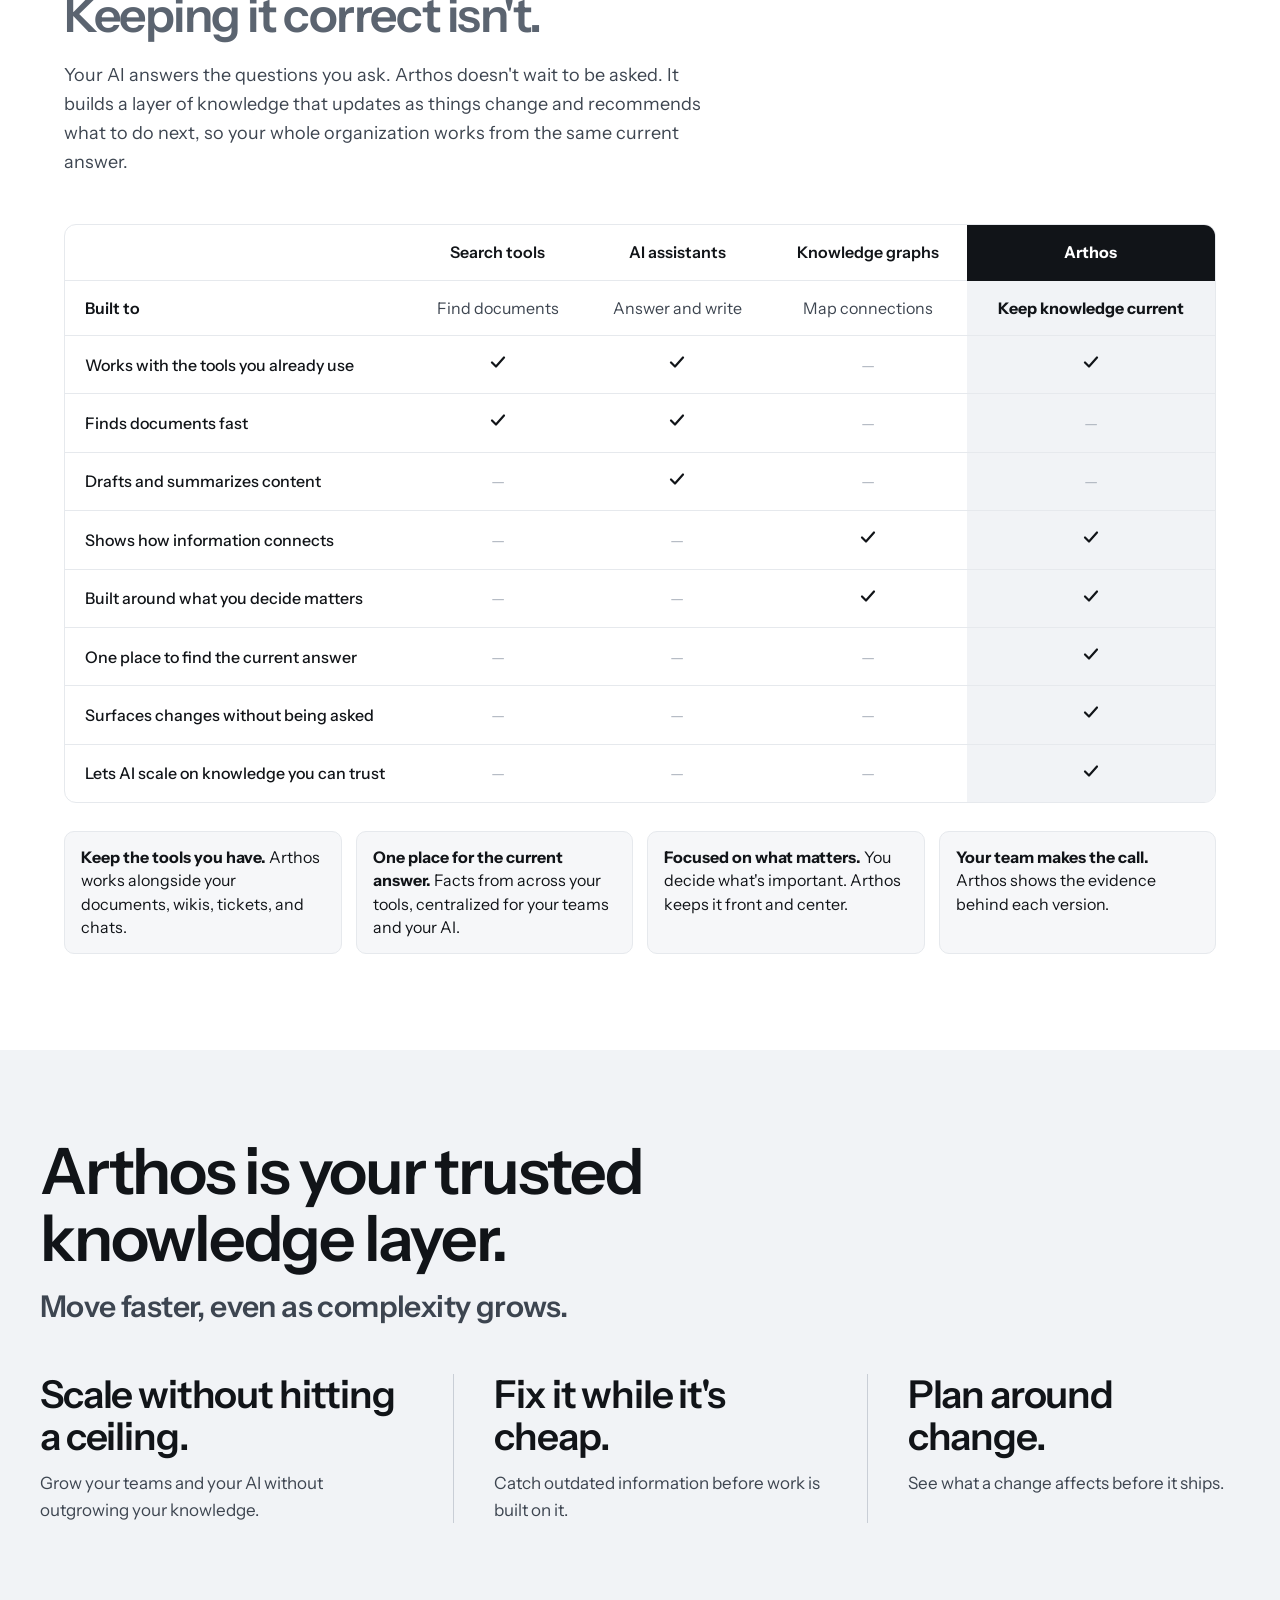
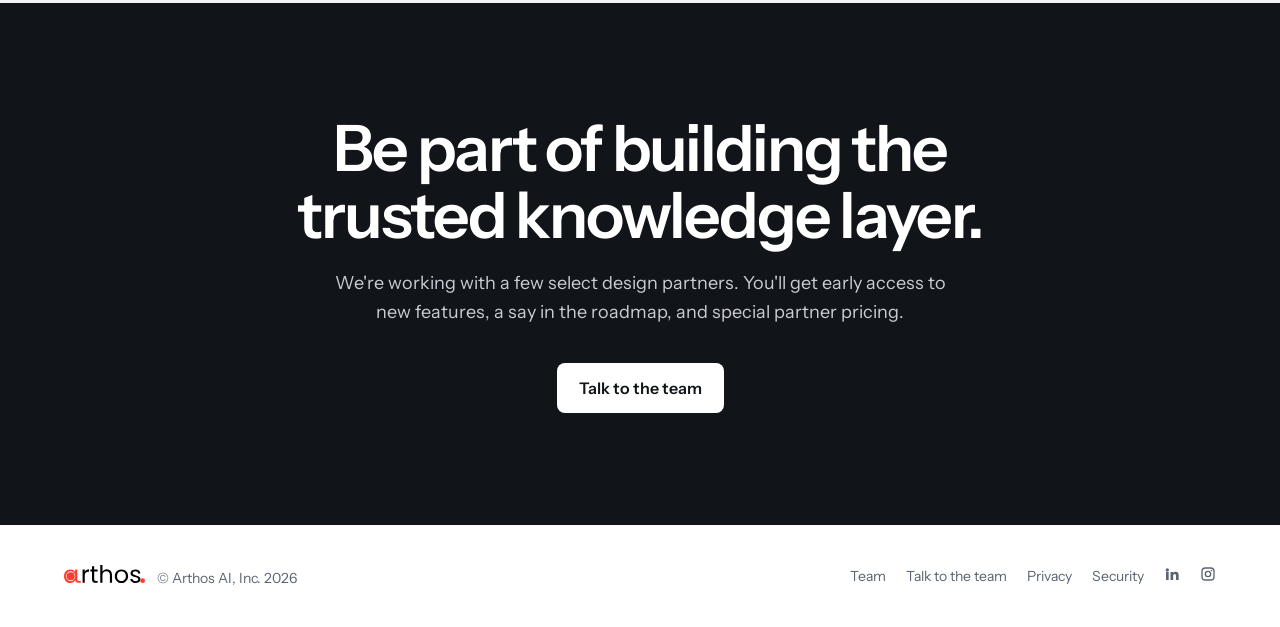
==== commit f95439ac: "Add Security and Subprocessors pages, per arthos-website-handoff.md New pages: - /security/ — summar" ====
--- a/index.html
+++ b/index.html
@@ -1,6 +1,14 @@
 <!DOCTYPE html>
 <html lang="en">
 <head>
+    <!-- Google tag (gtag.js) -->
+    <script async src="https://www.googletagmanager.com/gtag/js?id=G-LE1PLTP1VG"></script>
+    <script>
+      window.dataLayer = window.dataLayer || [];
+      function gtag(){dataLayer.push(arguments);}
+      gtag('js', new Date());
+      gtag('config', 'G-LE1PLTP1VG');
+    </script>
     <meta charset="UTF-8">
     <meta name="viewport" content="width=device-width, initial-scale=1.0">
 
@@ -10,7 +18,7 @@
     <!-- Open Graph Meta Tags -->
     <meta property="og:title" content="Arthos AI | Knowledge drifts. Arthos catches it.">
     <meta property="og:description" content="Arthos works alongside your tools to build a trusted knowledge layer. Your organization and your AI get answers you can rely on, so you can move fast with confidence.">
-    <meta name="image" property="og:image" content="https://arthos.ai/assets/og.png">
+    <meta name="image" property="og:image" content="https://arthos.ai/assets/og-2026.png">
     <meta property="og:image:width" content="1200">
     <meta property="og:image:height" content="630">
     <meta property="og:image:type" content="image/png">
@@ -23,7 +31,7 @@
     <meta name="twitter:card" content="summary_large_image">
     <meta name="twitter:title" content="Arthos AI | Knowledge drifts. Arthos catches it.">
     <meta name="twitter:description" content="Arthos works alongside your tools to build a trusted knowledge layer. Your organization and your AI get answers you can rely on, so you can move fast with confidence.">
-    <meta name="twitter:image" content="https://arthos.ai/assets/og.png">
+    <meta name="twitter:image" content="https://arthos.ai/assets/og-2026.png">
 
     <!-- Favicon -->
     <link rel="icon" type="image/svg+xml" href="/assets/favicon.svg">
@@ -1074,6 +1082,7 @@
     <a href="/about.html">Team</a>
     <a href="/contact.html">Talk to the team</a>
     <a href="/privacy/">Privacy</a>
+    <a href="/security/">Security</a>
     <a href="https://www.linkedin.com/company/arthos-ai/" target="_blank" rel="noopener" aria-label="LinkedIn" class="foot-social"><svg width="16" height="16" viewBox="0 0 24 24" fill="currentColor" aria-hidden="true"><path d="M4.98 3.5a2.5 2.5 0 1 1 0 5 2.5 2.5 0 0 1 0-5zM3 9h4v12H3V9zm7 0h3.6v1.64h.05c.5-.95 1.73-1.95 3.56-1.95C21.2 8.69 22 11.1 22 14.3V21h-4v-5.9c0-1.4-.03-3.2-1.95-3.2-1.96 0-2.26 1.53-2.26 3.1V21h-4V9z"/></svg></a>
     <a href="https://www.instagram.com/arthosai" target="_blank" rel="noopener" aria-label="Instagram" class="foot-social"><svg width="16" height="16" viewBox="0 0 24 24" fill="none" stroke="currentColor" stroke-width="2" aria-hidden="true"><rect x="3" y="3" width="18" height="18" rx="5"/><circle cx="12" cy="12" r="4"/><circle cx="17.3" cy="6.7" r="1.2" fill="currentColor" stroke="none"/></svg></a>
   </span>
